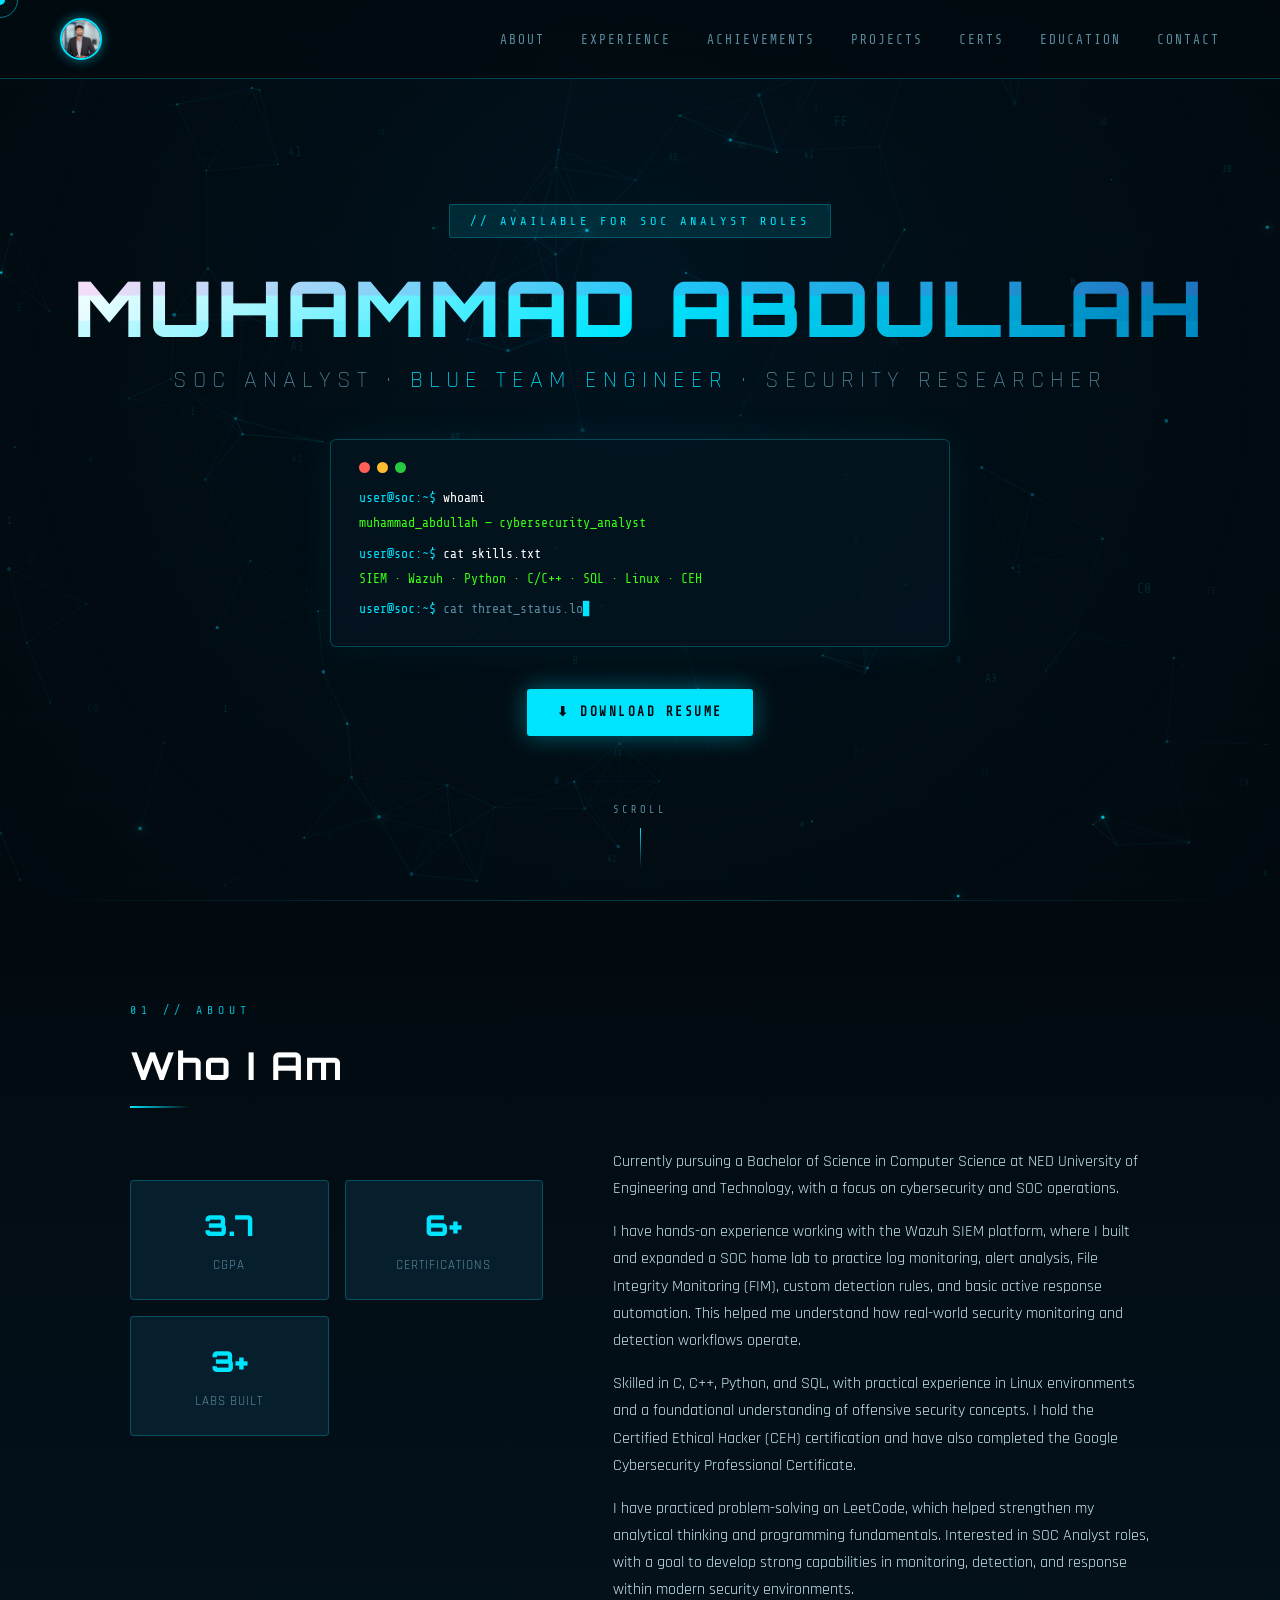
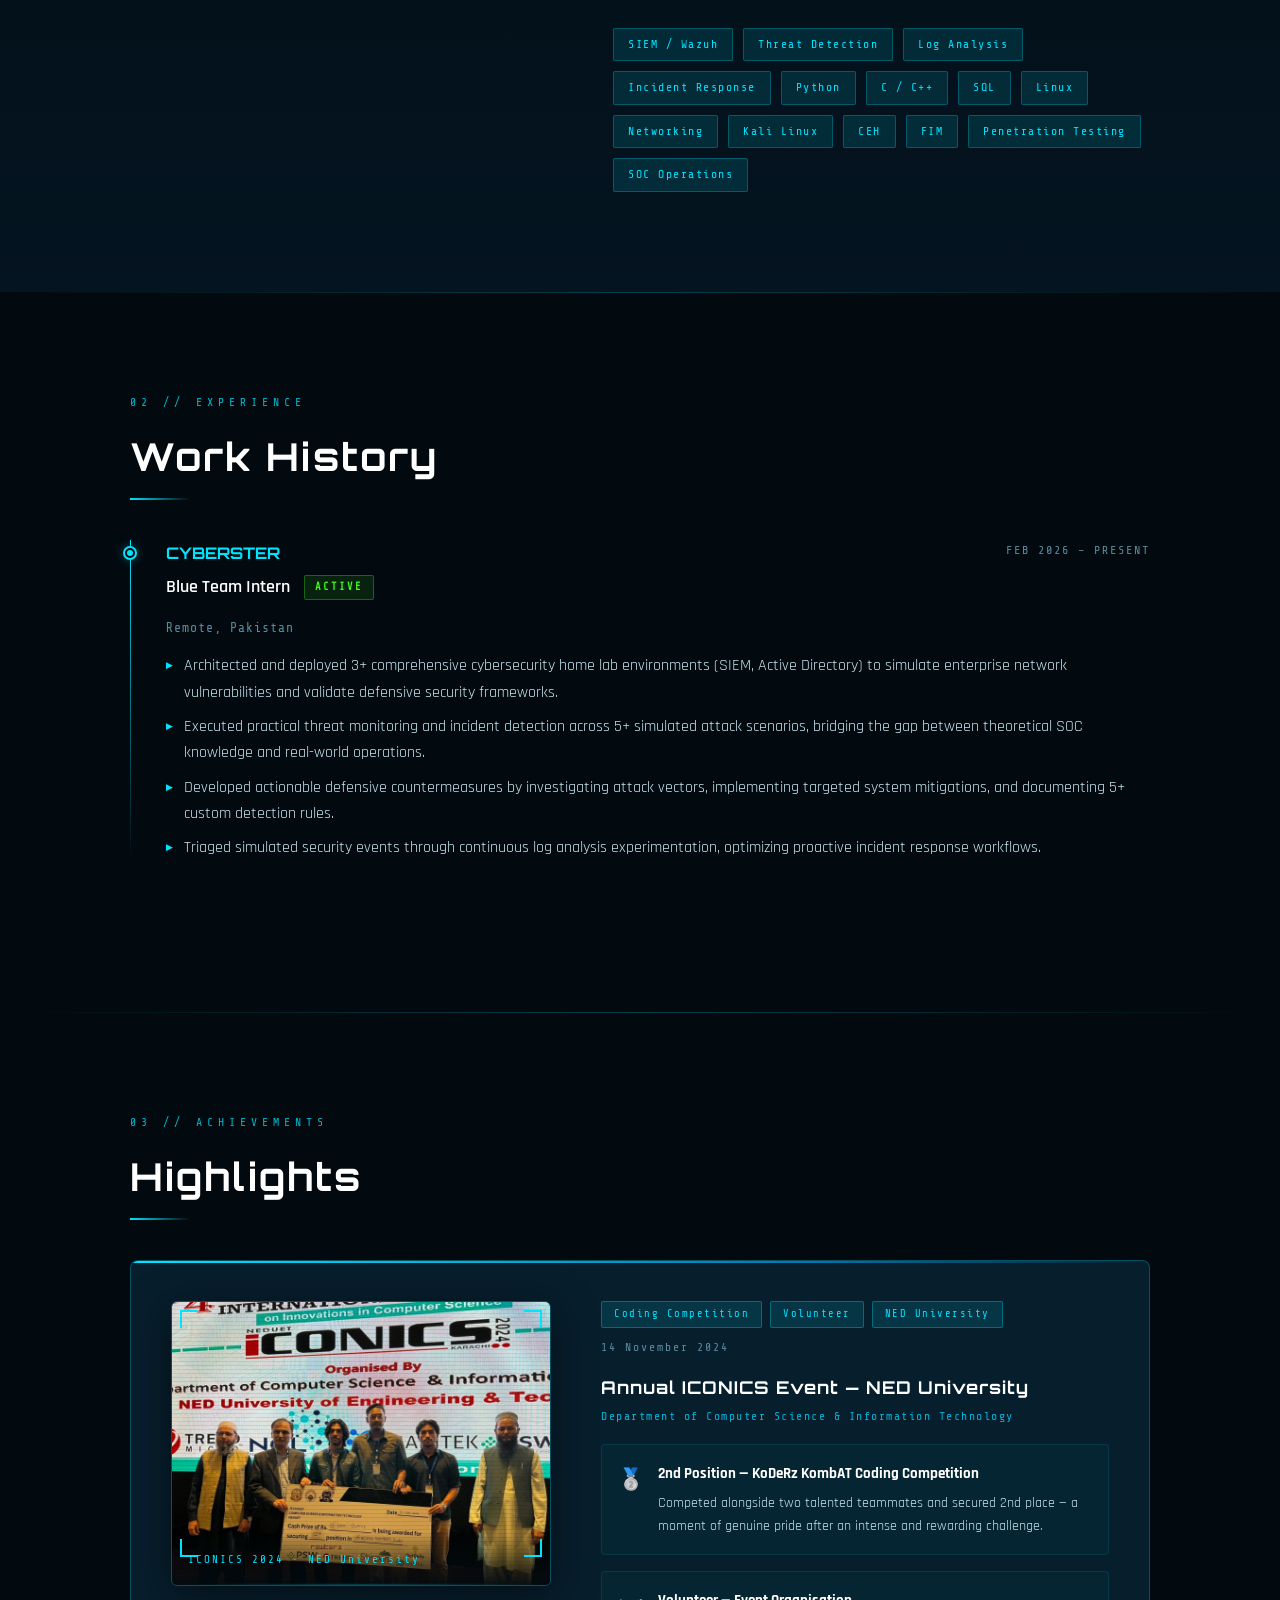
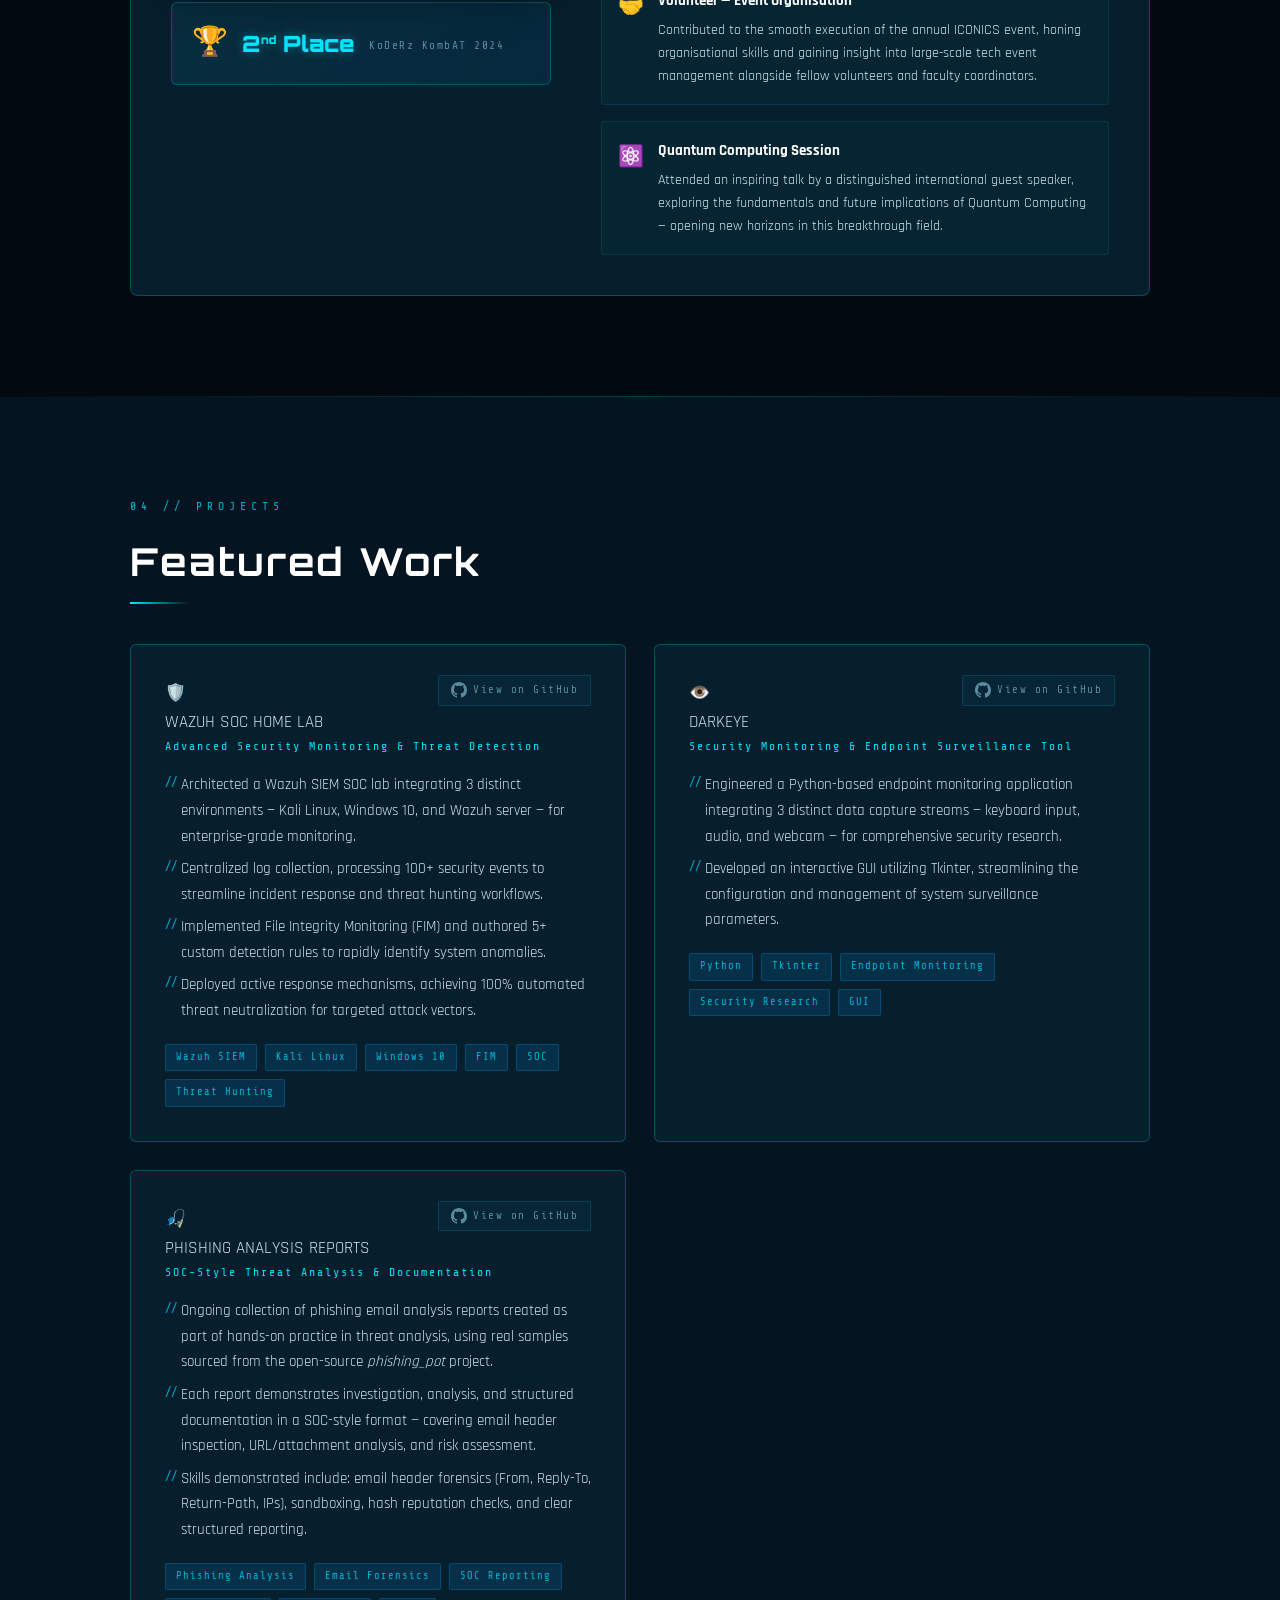
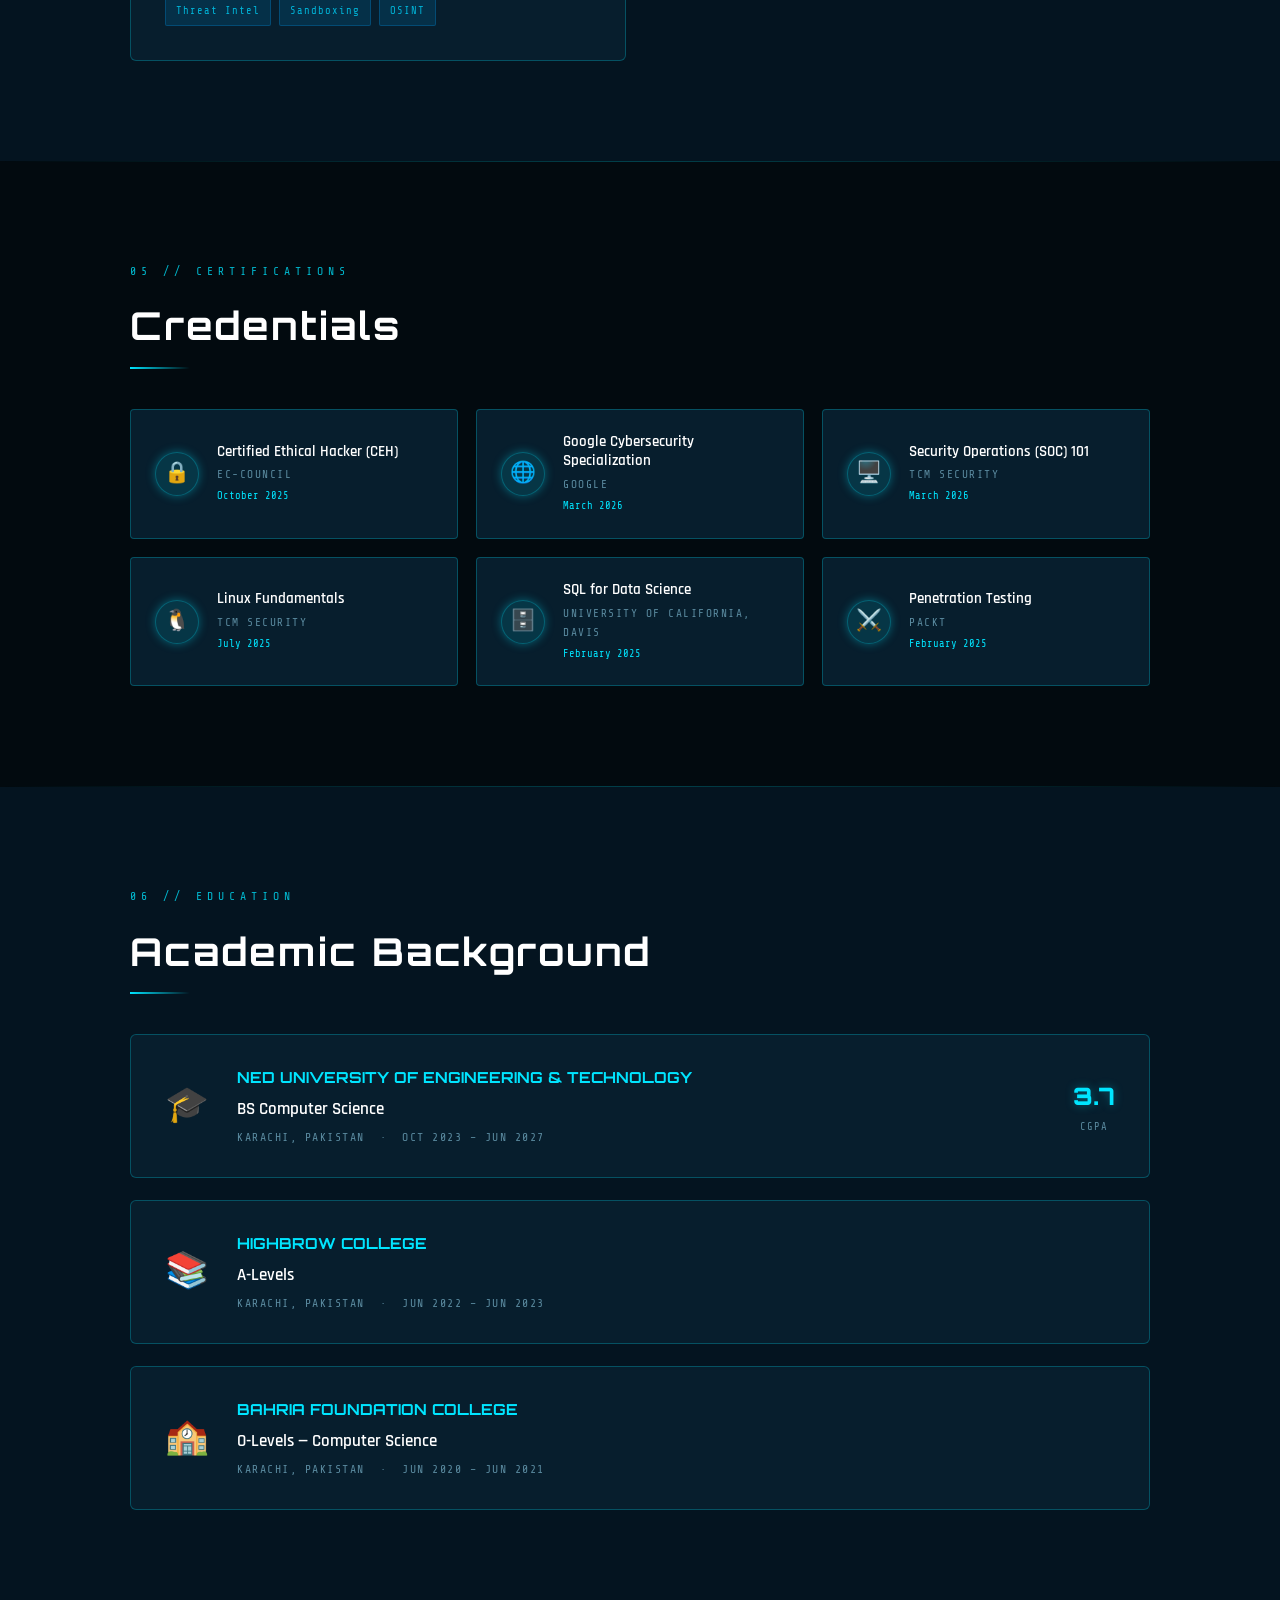
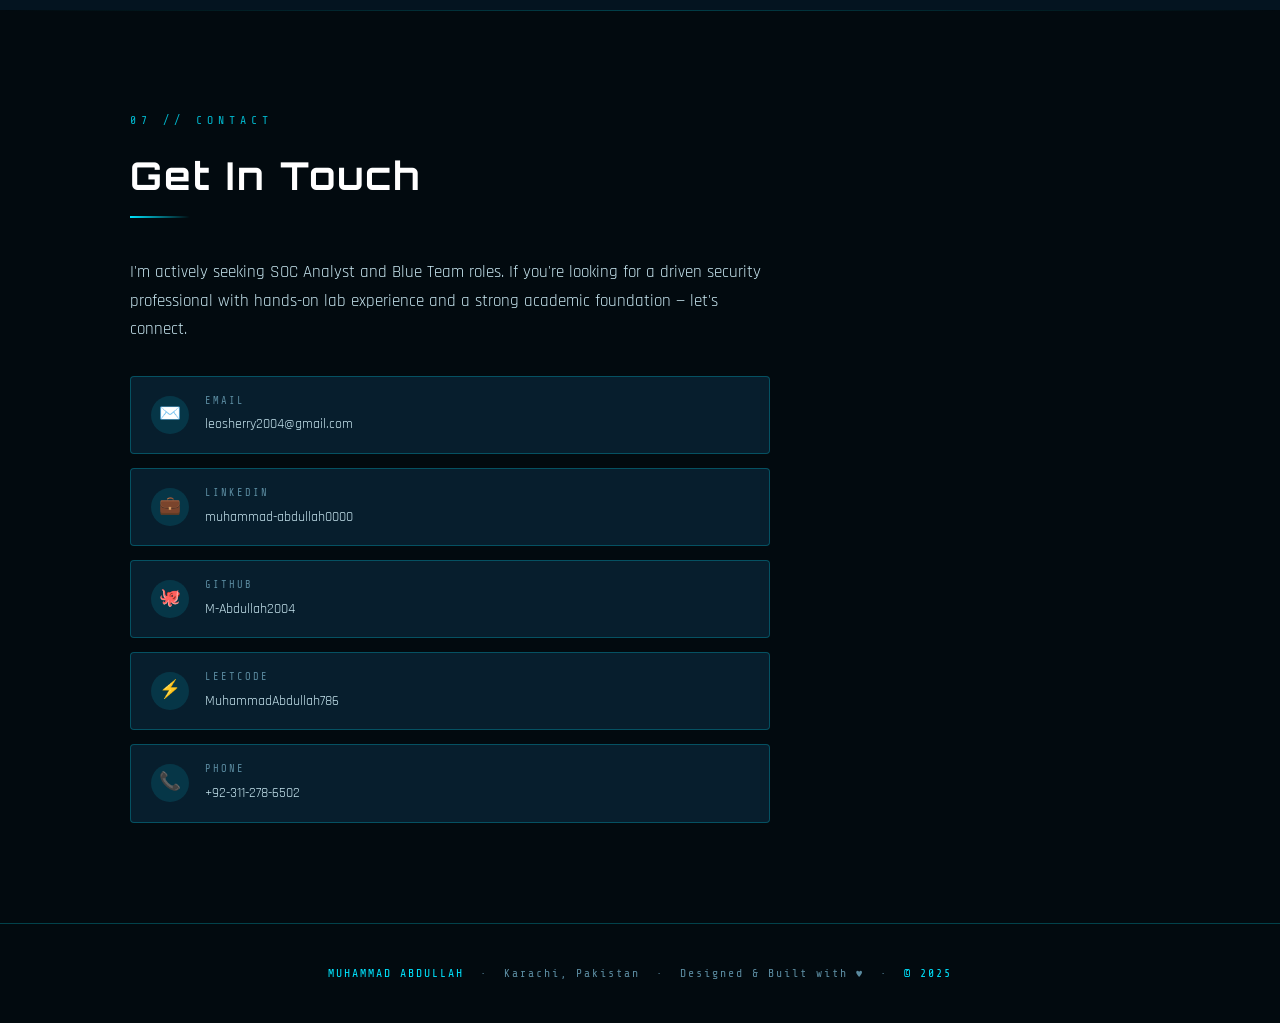
==== mabdullah/index.html @ 5cb4380c "Add files via upload" ====
<!DOCTYPE html>
<html lang="en">
<head>
<meta charset="UTF-8" />
<meta name="viewport" content="width=device-width, initial-scale=1.0"/>
<title>Muhammad Abdullah — SOC Analyst & Security Engineer</title>
<link href="https://fonts.googleapis.com/css2?family=Share+Tech+Mono&family=Rajdhani:wght@300;400;500;600;700&family=Orbitron:wght@400;700;900&display=swap" rel="stylesheet"/>
<style>
  :root {
    --bg: #020a0f;
    --bg2: #041420;
    --surface: #071e2d;
    --cyan: #00e5ff;
    --teal: #00b4d8;
    --green: #39ff14;
    --blue: #0077b6;
    --accent: #00e5ff;
    --dim: rgba(0,229,255,0.12);
    --border: rgba(0,229,255,0.25);
    --text: #c8e6f0;
    --text-dim: #5a8a9f;
    --glow: 0 0 20px rgba(0,229,255,0.4), 0 0 60px rgba(0,229,255,0.15);
    --glow-sm: 0 0 10px rgba(0,229,255,0.35);
  }

  *, *::before, *::after { box-sizing: border-box; margin: 0; padding: 0; }

  html { scroll-behavior: smooth; }

  body {
    background: var(--bg);
    color: var(--text);
    font-family: 'Rajdhani', sans-serif;
    font-size: 17px;
    line-height: 1.7;
    overflow-x: hidden;
    cursor: none;
  }

  /* ─── CUSTOM CURSOR ─── */
  .cursor {
    position: fixed; width: 10px; height: 10px;
    background: var(--cyan); border-radius: 50%;
    pointer-events: none; z-index: 9999;
    box-shadow: var(--glow);
    transform: translate(-50%,-50%);
    transition: transform 0.08s ease, opacity 0.2s;
  }
  .cursor-ring {
    position: fixed; width: 36px; height: 36px;
    border: 1.5px solid rgba(0,229,255,0.5);
    border-radius: 50%; pointer-events: none; z-index: 9998;
    transform: translate(-50%,-50%);
    transition: transform 0.22s ease, width 0.2s, height 0.2s, border-color 0.2s;
  }

  /* ─── LIVE CANVAS BACKGROUND ─── */
  #bgCanvas {
    position: fixed; top: 0; left: 0;
    width: 100%; height: 100%;
    z-index: 0; pointer-events: none;
  }

  /* ─── NAVBAR ─── */
  nav {
    position: fixed; top: 0; width: 100%; z-index: 100;
    padding: 18px 60px;
    display: flex; align-items: center; justify-content: space-between;
    background: rgba(2,10,15,0.8);
    backdrop-filter: blur(18px);
    border-bottom: 1px solid var(--border);
  }
  .nav-logo {
    text-decoration: none;
    display: flex; align-items: center;
  }
  .nav-avatar {
    width: 42px; height: 42px; border-radius: 50%;
    border: 2px solid var(--cyan);
    box-shadow: 0 0 12px rgba(0,229,255,0.5);
    object-fit: cover;
    display: block;
    transition: box-shadow 0.3s, transform 0.3s;
    background: var(--surface);
  }
  .nav-avatar:hover {
    box-shadow: 0 0 22px rgba(0,229,255,0.8);
    transform: scale(1.07);
  }
  /* Fallback initials avatar */
  .nav-avatar-fallback {
    width: 42px; height: 42px; border-radius: 50%;
    border: 2px solid var(--cyan);
    box-shadow: 0 0 12px rgba(0,229,255,0.5);
    background: linear-gradient(135deg, #041420, #071e2d);
    display: flex; align-items: center; justify-content: center;
    font-family: 'Orbitron', monospace;
    font-size: 0.8rem; font-weight: 700; color: var(--cyan);
    letter-spacing: 1px;
    transition: box-shadow 0.3s, transform 0.3s;
    flex-shrink: 0;
  }
  .nav-avatar-fallback:hover {
    box-shadow: 0 0 22px rgba(0,229,255,0.8);
    transform: scale(1.07);
  }
  .nav-links { display: flex; gap: 36px; list-style: none; }
  .nav-links a {
    font-family: 'Share Tech Mono', monospace;
    font-size: 0.8rem; color: var(--text-dim);
    text-decoration: none; letter-spacing: 2px;
    text-transform: uppercase;
    transition: color 0.3s, text-shadow 0.3s;
    position: relative;
  }
  .nav-links a::after {
    content: ''; position: absolute; bottom: -4px; left: 0;
    width: 0; height: 1px; background: var(--cyan);
    transition: width 0.3s ease;
  }
  .nav-links a:hover { color: var(--cyan); text-shadow: var(--glow-sm); }
  .nav-links a:hover::after { width: 100%; }

  /* ─── SECTIONS ─── */
  section { position: relative; z-index: 1; }

  /* ─── HERO ─── */
  #hero {
    min-height: 100vh;
    display: flex; flex-direction: column;
    align-items: center; justify-content: center;
    text-align: center;
    padding: 120px 40px 80px;
  }
  .hero-badge {
    font-family: 'Share Tech Mono', monospace;
    font-size: 0.75rem; letter-spacing: 4px;
    color: var(--cyan); text-transform: uppercase;
    border: 1px solid var(--border);
    padding: 6px 20px; border-radius: 2px;
    background: var(--dim);
    margin-bottom: 28px;
    animation: fadeUp 0.8s ease both;
  }
  .hero-name {
    font-family: 'Orbitron', monospace;
    font-size: clamp(2.6rem, 6vw, 5.2rem);
    font-weight: 900;
    line-height: 1.1;
    background: linear-gradient(135deg, #ffffff 0%, #00e5ff 50%, #0077b6 100%);
    -webkit-background-clip: text;
    -webkit-text-fill-color: transparent;
    background-clip: text;
    animation: fadeUp 0.9s 0.15s ease both;
    letter-spacing: 4px;
  }
  .hero-title {
    font-family: 'Rajdhani', sans-serif;
    font-size: clamp(1rem, 2.5vw, 1.5rem);
    font-weight: 300;
    color: var(--text-dim);
    letter-spacing: 6px;
    text-transform: uppercase;
    margin-top: 10px;
    animation: fadeUp 0.9s 0.3s ease both;
  }
  .hero-title span { color: var(--cyan); }

  .terminal-box {
    margin: 38px auto 0;
    max-width: 620px; width: 100%;
    background: rgba(4,20,32,0.85);
    border: 1px solid var(--border);
    border-radius: 6px;
    padding: 22px 28px;
    text-align: left;
    font-family: 'Share Tech Mono', monospace;
    font-size: 0.82rem;
    animation: fadeUp 0.9s 0.45s ease both;
    box-shadow: 0 0 40px rgba(0,229,255,0.07);
  }
  .terminal-bar {
    display: flex; gap: 7px; margin-bottom: 14px;
  }
  .terminal-bar span {
    width: 11px; height: 11px; border-radius: 50%;
  }
  .t-red { background: #ff5f57; }
  .t-yellow { background: #ffbd2e; }
  .t-green { background: #28c840; }
  .terminal-line { color: var(--text-dim); margin: 3px 0; }
  .terminal-line .prompt { color: var(--cyan); }
  .terminal-line .cmd { color: #fff; }
  .terminal-line .output { color: var(--green); }
  #typewriter::after {
    content: '▋'; animation: blink 1s step-end infinite;
    color: var(--cyan);
  }
  @keyframes blink { 0%,100%{opacity:1} 50%{opacity:0} }

  .hero-cta {
    display: flex; gap: 18px; margin-top: 42px;
    flex-wrap: wrap; justify-content: center;
    animation: fadeUp 0.9s 0.6s ease both;
  }
  .btn {
    font-family: 'Share Tech Mono', monospace;
    font-size: 0.8rem; letter-spacing: 2.5px;
    text-transform: uppercase; text-decoration: none;
    padding: 13px 30px; border-radius: 3px;
    transition: all 0.3s ease; cursor: none;
    display: inline-flex; align-items: center; gap: 8px;
  }
  .btn-primary {
    background: var(--cyan); color: #020a0f;
    font-weight: 700;
    box-shadow: 0 0 25px rgba(0,229,255,0.4);
  }
  .btn-primary:hover {
    background: #fff;
    box-shadow: 0 0 45px rgba(0,229,255,0.7);
    transform: translateY(-2px);
  }
  .btn-outline {
    border: 1px solid var(--border); color: var(--cyan);
    background: transparent;
  }
  .btn-outline:hover {
    background: var(--dim); border-color: var(--cyan);
    box-shadow: var(--glow-sm); transform: translateY(-2px);
  }

  /* ─── SCROLL INDICATOR ─── */
  .scroll-hint {
    position: absolute; bottom: 32px; left: 50%;
    transform: translateX(-50%);
    display: flex; flex-direction: column; align-items: center; gap: 8px;
    font-family: 'Share Tech Mono', monospace;
    font-size: 0.65rem; letter-spacing: 3px; color: var(--text-dim);
    animation: fadeIn 2s 1.2s ease both;
  }
  .scroll-line {
    width: 1px; height: 40px;
    background: linear-gradient(to bottom, var(--cyan), transparent);
    animation: scrollAnim 2s ease-in-out infinite;
  }
  @keyframes scrollAnim {
    0%,100% { transform: scaleY(1); opacity: 1; }
    50% { transform: scaleY(0.4); opacity: 0.4; }
  }

  /* ─── SECTION LAYOUT ─── */
  .section-inner {
    max-width: 1100px; margin: 0 auto;
    padding: 100px 40px;
  }
  .section-label {
    font-family: 'Share Tech Mono', monospace;
    font-size: 0.72rem; letter-spacing: 5px;
    color: var(--cyan); text-transform: uppercase;
    margin-bottom: 12px; opacity: 0.8;
  }
  .section-title {
    font-family: 'Orbitron', monospace;
    font-size: clamp(1.6rem, 3.5vw, 2.4rem);
    font-weight: 700; color: #fff;
    letter-spacing: 2px;
    margin-bottom: 50px;
    position: relative; display: inline-block;
  }
  .section-title::after {
    content: ''; position: absolute;
    bottom: -10px; left: 0;
    width: 60px; height: 2px;
    background: linear-gradient(to right, var(--cyan), transparent);
  }

  /* ─── ABOUT ─── */
  #about { background: linear-gradient(to bottom, var(--bg), var(--bg2)); }
  .about-grid {
    display: grid; grid-template-columns: 1fr 1.3fr; gap: 70px;
    align-items: start;
  }
  .about-stats {
    display: grid; grid-template-columns: 1fr 1fr; gap: 16px;
    margin-top: 32px;
  }
  .stat-card {
    background: var(--surface);
    border: 1px solid var(--border);
    border-radius: 4px; padding: 20px;
    text-align: center;
    transition: border-color 0.3s, box-shadow 0.3s;
  }
  .stat-card:hover {
    border-color: var(--cyan);
    box-shadow: var(--glow-sm);
  }
  .stat-num {
    font-family: 'Orbitron', monospace;
    font-size: 1.8rem; font-weight: 900;
    color: var(--cyan); display: block;
  }
  .stat-label {
    font-size: 0.8rem; color: var(--text-dim);
    letter-spacing: 1px; text-transform: uppercase;
    margin-top: 4px;
  }
  .about-text p { color: var(--text); margin-bottom: 16px; font-size: 1rem; }
  .skill-tags {
    display: flex; flex-wrap: wrap; gap: 10px;
    margin-top: 24px;
  }
  .tag {
    font-family: 'Share Tech Mono', monospace;
    font-size: 0.72rem; letter-spacing: 1.5px;
    padding: 6px 14px; border-radius: 2px;
    border: 1px solid var(--border);
    color: var(--cyan); background: var(--dim);
    transition: all 0.25s;
  }
  .tag:hover {
    background: rgba(0,229,255,0.2);
    box-shadow: var(--glow-sm);
    transform: translateY(-1px);
  }

  /* ─── EXPERIENCE ─── */
  #experience { background: var(--bg); }
  .timeline {
    position: relative; padding-left: 36px;
  }
  .timeline::before {
    content: ''; position: absolute; left: 0; top: 0;
    width: 1px; height: 100%;
    background: linear-gradient(to bottom, var(--cyan), transparent);
  }
  .timeline-item {
    position: relative; margin-bottom: 50px;
    opacity: 0; transform: translateX(-20px);
    transition: opacity 0.6s ease, transform 0.6s ease;
  }
  .timeline-item.visible { opacity: 1; transform: translateX(0); }
  .timeline-dot {
    position: absolute; left: -43px; top: 6px;
    width: 14px; height: 14px; border-radius: 50%;
    background: var(--bg); border: 2px solid var(--cyan);
    box-shadow: var(--glow-sm);
  }
  .timeline-dot::after {
    content: ''; position: absolute;
    top: 50%; left: 50%; transform: translate(-50%,-50%);
    width: 6px; height: 6px; border-radius: 50%;
    background: var(--cyan);
  }
  .exp-header {
    display: flex; justify-content: space-between;
    align-items: flex-start; flex-wrap: wrap; gap: 8px;
    margin-bottom: 6px;
  }
  .exp-company {
    font-family: 'Orbitron', monospace;
    font-size: 1rem; font-weight: 700; color: var(--cyan);
  }
  .exp-period {
    font-family: 'Share Tech Mono', monospace;
    font-size: 0.75rem; color: var(--text-dim);
    letter-spacing: 2px;
  }
  .exp-role {
    font-size: 1.1rem; font-weight: 600; color: #fff;
    margin-bottom: 14px;
  }
  .exp-badge {
    display: inline-block;
    font-family: 'Share Tech Mono', monospace;
    font-size: 0.65rem; letter-spacing: 2px;
    padding: 3px 10px; background: rgba(57,255,20,0.1);
    border: 1px solid rgba(57,255,20,0.3);
    color: var(--green); border-radius: 2px; margin-left: 10px;
    vertical-align: middle;
  }
  .exp-bullets { list-style: none; }
  .exp-bullets li {
    position: relative; padding-left: 18px;
    color: var(--text); font-size: 0.97rem;
    margin-bottom: 8px;
  }
  .exp-bullets li::before {
    content: '▶'; position: absolute; left: 0;
    color: var(--cyan); font-size: 0.55rem; top: 6px;
  }

  /* ─── PROJECTS ─── */
  #projects { background: var(--bg2); }
  .projects-grid {
    display: grid; grid-template-columns: repeat(auto-fit, minmax(380px, 1fr));
    gap: 28px;
  }
  .project-card {
    background: var(--surface);
    border: 1px solid var(--border);
    border-radius: 6px; padding: 34px;
    position: relative; overflow: hidden;
    transition: border-color 0.3s, transform 0.3s, box-shadow 0.3s;
    opacity: 0; transform: translateY(24px);
  }
  .project-card.visible { opacity: 1; transform: translateY(0); transition: opacity 0.6s ease, transform 0.6s ease, border-color 0.3s, box-shadow 0.3s; }
  .project-card:hover {
    border-color: var(--cyan);
    transform: translateY(-5px);
    box-shadow: 0 12px 50px rgba(0,229,255,0.12);
  }
  .project-card::before {
    content: ''; position: absolute;
    top: 0; left: 0; right: 0; height: 2px;
    background: linear-gradient(to right, var(--cyan), var(--blue), transparent);
    opacity: 0; transition: opacity 0.3s;
  }
  .project-card:hover::before { opacity: 1; }
  .project-gh-link {
    display: inline-flex; align-items: center; gap: 6px;
    font-family: 'Share Tech Mono', monospace;
    font-size: 0.68rem; letter-spacing: 1.5px;
    color: var(--text-dim); margin-bottom: 16px;
    padding: 5px 12px; border-radius: 2px;
    border: 1px solid rgba(0,229,255,0.15);
    background: rgba(0,229,255,0.04);
    transition: color 0.3s, border-color 0.3s, background 0.3s;
    float: right; margin-top: -4px;
  }
  .project-card:hover .project-gh-link {
    color: var(--cyan); border-color: var(--cyan);
    background: rgba(0,229,255,0.1);
  }
  .project-gh-link svg { flex-shrink: 0; }
    font-size: 2rem; margin-bottom: 18px;
    display: block;
    filter: drop-shadow(0 0 8px var(--cyan));
  }
  .project-name {
    font-family: 'Orbitron', monospace;
    font-size: 1rem; font-weight: 700;
    color: #fff; margin-bottom: 4px;
    letter-spacing: 1px;
  }
  .project-subtitle {
    font-family: 'Share Tech Mono', monospace;
    font-size: 0.72rem; color: var(--cyan);
    letter-spacing: 2px; margin-bottom: 16px;
  }
  .project-desc { color: var(--text); font-size: 0.94rem; }
  .project-desc li {
    position: relative; padding-left: 16px;
    margin-bottom: 7px; list-style: none;
  }
  .project-desc li::before {
    content: '//'; position: absolute; left: 0;
    color: var(--teal); font-size: 0.75rem;
    font-family: 'Share Tech Mono', monospace;
  }
  .project-tags {
    display: flex; flex-wrap: wrap; gap: 8px; margin-top: 20px;
  }
  .ptag {
    font-family: 'Share Tech Mono', monospace;
    font-size: 0.65rem; letter-spacing: 1px;
    padding: 4px 10px; border-radius: 2px;
    background: rgba(0,119,182,0.2);
    border: 1px solid rgba(0,119,182,0.4);
    color: var(--teal);
  }

  /* ─── CERTIFICATIONS ─── */
  #certifications { background: var(--bg); }
  .certs-grid {
    display: grid;
    grid-template-columns: repeat(auto-fit, minmax(300px, 1fr));
    gap: 18px;
  }
  .cert-card {
    background: var(--surface);
    border: 1px solid var(--border);
    border-radius: 4px; padding: 22px 24px;
    display: flex; align-items: center; gap: 18px;
    transition: all 0.3s;
    opacity: 0; transform: scale(0.96);
  }
  .cert-card.visible { opacity: 1; transform: scale(1); transition: opacity 0.5s ease, transform 0.5s ease, border-color 0.3s, box-shadow 0.3s; }
  .cert-card:hover {
    border-color: var(--cyan);
    box-shadow: var(--glow-sm);
    transform: translateX(4px);
  }
  .cert-icon {
    width: 44px; height: 44px; border-radius: 50%;
    background: var(--dim); border: 1px solid var(--border);
    display: flex; align-items: center; justify-content: center;
    font-size: 1.3rem; flex-shrink: 0;
    box-shadow: var(--glow-sm);
  }
  .cert-name {
    font-size: 0.95rem; font-weight: 600; color: #fff;
    line-height: 1.3;
  }
  .cert-issuer {
    font-family: 'Share Tech Mono', monospace;
    font-size: 0.7rem; color: var(--text-dim); margin-top: 4px;
    letter-spacing: 1.5px;
  }
  .cert-date {
    font-family: 'Share Tech Mono', monospace;
    font-size: 0.65rem; color: var(--cyan);
    margin-top: 4px;
  }

  /* ─── EDUCATION ─── */
  #education { background: var(--bg2); }
  .edu-grid { display: grid; gap: 22px; }
  .edu-card {
    background: var(--surface);
    border: 1px solid var(--border);
    border-radius: 6px; padding: 30px 34px;
    display: flex; align-items: center;
    gap: 28px; flex-wrap: wrap;
    transition: all 0.3s;
    opacity: 0; transform: translateY(16px);
  }
  .edu-card.visible { opacity: 1; transform: translateY(0); transition: opacity 0.6s ease, transform 0.6s ease, border-color 0.3s; }
  .edu-card:hover { border-color: var(--cyan); box-shadow: var(--glow-sm); }
  .edu-icon { font-size: 2.2rem; }
  .edu-info { flex: 1; }
  .edu-school {
    font-family: 'Orbitron', monospace;
    font-size: 0.95rem; font-weight: 700; color: var(--cyan);
  }
  .edu-degree { font-size: 1.05rem; font-weight: 600; color: #fff; margin: 4px 0; }
  .edu-meta {
    font-family: 'Share Tech Mono', monospace;
    font-size: 0.72rem; color: var(--text-dim); letter-spacing: 1.5px;
  }
  .edu-gpa {
    font-family: 'Orbitron', monospace;
    font-size: 1.5rem; font-weight: 900; color: var(--cyan);
    text-shadow: var(--glow-sm);
  }
  .edu-gpa small { font-size: 0.7rem; color: var(--text-dim); display: block; text-align: center; }

  /* ─── CONTACT ─── */
  #contact { background: var(--bg); }
  .contact-grid {
    display: grid; grid-template-columns: 1fr;
    max-width: 640px;
    gap: 60px; align-items: start;
  }
  .contact-intro { font-size: 1.05rem; color: var(--text); margin-bottom: 32px; }
  .contact-links { display: grid; gap: 14px; }
  .contact-link {
    display: flex; align-items: center; gap: 16px;
    padding: 16px 20px;
    background: var(--surface);
    border: 1px solid var(--border); border-radius: 4px;
    text-decoration: none; color: var(--text);
    transition: all 0.3s;
  }
  .contact-link:hover {
    border-color: var(--cyan); color: var(--cyan);
    box-shadow: var(--glow-sm); transform: translateX(4px);
  }
  .contact-link-icon {
    width: 38px; height: 38px;
    background: var(--dim); border-radius: 50%;
    display: flex; align-items: center; justify-content: center;
    font-size: 1.1rem; flex-shrink: 0;
  }
  .contact-link-text { font-size: 0.9rem; }
  .contact-link-label {
    font-family: 'Share Tech Mono', monospace;
    font-size: 0.65rem; color: var(--text-dim); letter-spacing: 2px;
    text-transform: uppercase; margin-bottom: 2px;
  }

  .contact-form { display: grid; gap: 16px; }
  .form-group input, .form-group textarea {
    width: 100%; background: var(--surface);
    border: 1px solid var(--border); border-radius: 4px;
    padding: 14px 18px;
    color: var(--text); font-family: 'Rajdhani', sans-serif;
    font-size: 0.97rem; outline: none;
    transition: border-color 0.3s, box-shadow 0.3s;
  }
  .form-group input::placeholder, .form-group textarea::placeholder {
    color: var(--text-dim);
  }
  .form-group input:focus, .form-group textarea:focus {
    border-color: var(--cyan); box-shadow: var(--glow-sm);
  }
  .form-group textarea { height: 130px; resize: vertical; }
  .form-group label {
    display: block; margin-bottom: 6px;
    font-family: 'Share Tech Mono', monospace;
    font-size: 0.7rem; letter-spacing: 2px;
    color: var(--text-dim); text-transform: uppercase;
  }

  /* ─── ACHIEVEMENTS ─── */
  #achievements { background: var(--bg); }
  .achievement-card {
    display: grid; grid-template-columns: 380px 1fr;
    gap: 50px; align-items: start;
    background: var(--surface);
    border: 1px solid var(--border);
    border-radius: 8px; padding: 40px;
    position: relative; overflow: hidden;
    transition: border-color 0.3s, box-shadow 0.3s;
  }
  .achievement-card::before {
    content: ''; position: absolute;
    top: 0; left: 0; right: 0; height: 2px;
    background: linear-gradient(to right, var(--cyan), var(--teal), var(--blue), transparent);
  }
  .achievement-card:hover { border-color: var(--cyan); box-shadow: 0 12px 60px rgba(0,229,255,0.1); }
  .achievement-image-col { display: flex; flex-direction: column; gap: 16px; }
  .achievement-img { width: 100%; display: block; transition: transform 0.5s ease; }
  .nav-avatar { animation: fadeIn 0.6s ease both; }

  /* ── Achievement image dynamic effects ── */
  .achievement-img-wrap {
    position: relative; border-radius: 6px; overflow: hidden;
    border: 1px solid var(--border);
    box-shadow: 0 8px 40px rgba(0,0,0,0.5);
  }
  /* Animated border glow pulse */
  .achievement-img-wrap::before {
    content: '';
    position: absolute; inset: 0; z-index: 3;
    border-radius: 6px;
    box-shadow: inset 0 0 0 1.5px rgba(0,229,255,0);
    animation: imgBorderPulse 3s ease-in-out infinite;
    pointer-events: none;
  }
  @keyframes imgBorderPulse {
    0%,100% { box-shadow: inset 0 0 0 1.5px rgba(0,229,255,0.15), 0 0 20px rgba(0,229,255,0.05); }
    50%      { box-shadow: inset 0 0 0 1.5px rgba(0,229,255,0.7),  0 0 40px rgba(0,229,255,0.25); }
  }
  /* Scan line sweep */
  .achievement-img-wrap::after {
    content: '';
    position: absolute; left: 0; right: 0;
    height: 3px; z-index: 4;
    background: linear-gradient(to right, transparent, rgba(0,229,255,0.7), transparent);
    filter: blur(1px);
    animation: scanSweep 4s linear infinite;
    pointer-events: none;
  }
  @keyframes scanSweep {
    0%   { top: -4px; opacity: 0; }
    5%   { opacity: 1; }
    95%  { opacity: 1; }
    100% { top: 100%; opacity: 0; }
  }
  /* Corner bracket overlays via a wrapper */
  .img-corner { position: absolute; width: 18px; height: 18px; z-index: 5; pointer-events: none; }
  .img-corner--tl { top: 8px;  left: 8px;  border-top: 2px solid var(--cyan); border-left: 2px solid var(--cyan); }
  .img-corner--tr { top: 8px;  right: 8px; border-top: 2px solid var(--cyan); border-right: 2px solid var(--cyan); }
  .img-corner--bl { bottom: 28px; left: 8px;  border-bottom: 2px solid var(--cyan); border-left: 2px solid var(--cyan); }
  .img-corner--br { bottom: 28px; right: 8px; border-bottom: 2px solid var(--cyan); border-right: 2px solid var(--cyan); }
  /* CRT scanline texture */
  .img-scanlines {
    position: absolute; inset: 0; z-index: 2; pointer-events: none;
    background: repeating-linear-gradient(
      to bottom,
      transparent,
      transparent 3px,
      rgba(0,0,0,0.08) 3px,
      rgba(0,0,0,0.08) 4px
    );
    border-radius: 6px;
  }
  .achievement-img-overlay {
    position: absolute; bottom: 0; left: 0; right: 0;
    padding: 12px 16px;
    background: linear-gradient(to top, rgba(2,10,15,0.95), transparent);
  }
  .achievement-img-label {
    font-family: 'Share Tech Mono', monospace;
    font-size: 0.68rem; color: var(--cyan); letter-spacing: 2px;
  }
  .achievement-prize-badge {
    background: linear-gradient(135deg, rgba(0,229,255,0.08), rgba(0,119,182,0.12));
    border: 1px solid var(--border);
    border-radius: 6px; padding: 16px 20px;
    display: flex; align-items: center; gap: 14px;
    transition: border-color 0.3s, box-shadow 0.3s;
  }
  .achievement-prize-badge:hover { border-color: var(--cyan); box-shadow: var(--glow-sm); }
  .prize-icon { font-size: 1.8rem; flex-shrink: 0; }
  .prize-text {
    font-family: 'Orbitron', monospace;
    font-size: 1.4rem; font-weight: 900; color: var(--cyan);
    text-shadow: var(--glow-sm); line-height: 1;
  }
  .prize-text sup { font-size: 0.7rem; }
  .prize-sub {
    font-family: 'Share Tech Mono', monospace;
    font-size: 0.7rem; color: var(--text-dim);
    letter-spacing: 1.5px; margin-top: 4px; display: block;
  }
  .achievement-content { display: flex; flex-direction: column; gap: 18px; }
  .achievement-event-header {
    display: flex; justify-content: space-between;
    align-items: flex-start; flex-wrap: wrap; gap: 10px;
  }
  .achievement-tag-row { display: flex; flex-wrap: wrap; gap: 8px; }
  .ach-tag {
    font-family: 'Share Tech Mono', monospace;
    font-size: 0.65rem; letter-spacing: 1.5px;
    padding: 4px 12px; border-radius: 2px;
    border: 1px solid rgba(0,229,255,0.3);
    color: var(--cyan); background: var(--dim);
  }
  .achievement-date {
    font-family: 'Share Tech Mono', monospace;
    font-size: 0.72rem; color: var(--text-dim); letter-spacing: 2px;
  }
  .achievement-title {
    font-family: 'Orbitron', monospace;
    font-size: 1.1rem; font-weight: 700; color: #fff;
    letter-spacing: 1px; line-height: 1.3;
  }
  .achievement-subtitle {
    font-family: 'Share Tech Mono', monospace;
    font-size: 0.72rem; color: var(--teal); letter-spacing: 1.5px;
    margin-top: -10px;
  }
  .achievement-highlights { display: flex; flex-direction: column; gap: 16px; }
  .ach-highlight {
    display: flex; gap: 14px; align-items: flex-start;
    padding: 16px; border-radius: 4px;
    background: rgba(0,229,255,0.03);
    border: 1px solid rgba(0,229,255,0.1);
    transition: border-color 0.3s, background 0.3s;
  }
  .ach-highlight:hover { border-color: rgba(0,229,255,0.3); background: rgba(0,229,255,0.06); }
  .ach-highlight-icon { font-size: 1.3rem; flex-shrink: 0; margin-top: 2px; }
  .ach-highlight strong { color: #fff; font-size: 0.95rem; display: block; margin-bottom: 5px; }
  .ach-highlight p { color: var(--text); font-size: 0.9rem; line-height: 1.6; margin: 0; }
  .cyan-text { color: var(--cyan); font-weight: 700; }
  .achievement-footer-tags { display: flex; flex-wrap: wrap; gap: 8px; padding-top: 4px; }
  .ach-pill {
    font-family: 'Share Tech Mono', monospace;
    font-size: 0.65rem; letter-spacing: 1px;
    padding: 4px 10px; border-radius: 20px;
    background: rgba(0,119,182,0.15);
    border: 1px solid rgba(0,119,182,0.3);
    color: var(--text-dim);
    transition: color 0.3s, border-color 0.3s;
  }
  .ach-pill:hover { color: var(--cyan); border-color: var(--cyan); }
  @media (max-width: 900px) { .achievement-card { grid-template-columns: 1fr; } }

  /* ─── FOOTER ─── */
  footer {
    text-align: center; padding: 40px;
    border-top: 1px solid var(--border);
    font-family: 'Share Tech Mono', monospace;
    font-size: 0.72rem; color: var(--text-dim);
    letter-spacing: 2px;
    background: var(--bg);
    position: relative; z-index: 1;
  }
  footer span { color: var(--cyan); }

  /* ─── DIVIDER ─── */
  .section-divider {
    width: 100%; height: 1px;
    background: linear-gradient(to right, transparent, var(--border), transparent);
    position: relative; z-index: 1;
  }

  /* ─── ANIMATIONS ─── */
  @keyframes fadeUp {
    from { opacity: 0; transform: translateY(28px); }
    to { opacity: 1; transform: translateY(0); }
  }
  @keyframes fadeIn {
    from { opacity: 0; } to { opacity: 1; }
  }

  /* ─── GLITCH EFFECT ─── */
  .glitch {
    position: relative;
  }
  .glitch::before, .glitch::after {
    content: attr(data-text);
    position: absolute; top: 0; left: 0;
    width: 100%; height: 100%;
    background: transparent;
    -webkit-background-clip: text;
    background-clip: text;
  }
  .glitch::before {
    color: #ff00c8;
    -webkit-text-fill-color: #ff00c820;
    animation: glitch1 4s infinite;
    clip-path: polygon(0 0, 100% 0, 100% 35%, 0 35%);
  }
  .glitch::after {
    color: #00e5ff;
    -webkit-text-fill-color: #00e5ff20;
    animation: glitch2 4s infinite;
    clip-path: polygon(0 65%, 100% 65%, 100% 100%, 0 100%);
  }
  @keyframes glitch1 {
    0%,90%,100% { transform: translate(0); }
    92% { transform: translate(-2px, 1px); }
    94% { transform: translate(2px, -1px); }
    96% { transform: translate(-1px, 2px); }
  }
  @keyframes glitch2 {
    0%,90%,100% { transform: translate(0); }
    92% { transform: translate(2px, -1px); }
    94% { transform: translate(-2px, 1px); }
    96% { transform: translate(1px, -2px); }
  }

  /* ─── MOBILE ─── */
  @media (max-width: 768px) {
    nav { padding: 14px 22px; }
    .nav-links { gap: 20px; }
    .nav-links a { font-size: 0.7rem; letter-spacing: 1px; }
    .about-grid, .contact-grid { grid-template-columns: 1fr; gap: 36px; }
    .projects-grid { grid-template-columns: 1fr; }
    .section-inner { padding: 70px 22px; }
  }
</style>
</head>
<body>

<!-- Cursor -->
<div class="cursor" id="cursor"></div>
<div class="cursor-ring" id="cursorRing"></div>

<!-- Live Background Canvas -->
<canvas id="bgCanvas"></canvas>

<!-- ─── NAVBAR ─── -->
<nav>
  <a href="#hero" class="nav-logo" id="navLogoLink">
    <img src="[data-uri]" alt="Muhammad Abdullah" class="nav-avatar" id="navAvatar"/>
  </a>
  <ul class="nav-links">
    <li><a href="#about">About</a></li>
    <li><a href="#experience">Experience</a></li>
    <li><a href="#achievements">Achievements</a></li>
    <li><a href="#projects">Projects</a></li>
    <li><a href="#certifications">Certs</a></li>
    <li><a href="#education">Education</a></li>
    <li><a href="#contact">Contact</a></li>
  </ul>
</nav>

<!-- ─── HERO ─── -->
<section id="hero">
  <div class="hero-badge">// Available for SOC Analyst Roles</div>
  <h1 class="hero-name glitch" data-text="MUHAMMAD ABDULLAH">MUHAMMAD ABDULLAH</h1>
  <p class="hero-title">SOC Analyst · <span>Blue Team Engineer</span> · Security Researcher</p>

  <div class="terminal-box">
    <div class="terminal-bar">
      <span class="t-red"></span>
      <span class="t-yellow"></span>
      <span class="t-green"></span>
    </div>
    <div class="terminal-line"><span class="prompt">user@soc:~$ </span><span class="cmd">whoami</span></div>
    <div class="terminal-line"><span class="output">muhammad_abdullah — cybersecurity_analyst</span></div>
    <div class="terminal-line" style="margin-top:8px"><span class="prompt">user@soc:~$ </span><span class="cmd">cat skills.txt</span></div>
    <div class="terminal-line"><span class="output">SIEM · Wazuh · Python · C/C++ · SQL · Linux · CEH</span></div>
    <div class="terminal-line" style="margin-top:8px"><span class="prompt">user@soc:~$ </span><span id="typewriter"></span></div>
  </div>

  <div class="hero-cta">
    <a href="[data-uri]" download="Muhammad_Abdullah_Resume.pdf" class="btn btn-primary" id="resumeBtn">⬇ Download Resume</a>
  </div>

  <div class="scroll-hint">
    <span>SCROLL</span>
    <div class="scroll-line"></div>
  </div>
</section>

<div class="section-divider"></div>

<!-- ─── ABOUT ─── -->
<section id="about">
  <div class="section-inner">
    <p class="section-label">01 // About</p>
    <h2 class="section-title">Who I Am</h2>
    <div class="about-grid">
      <div>
        <div class="about-stats">
          <div class="stat-card">
            <span class="stat-num">3.7</span>
            <span class="stat-label">CGPA</span>
          </div>
          <div class="stat-card">
            <span class="stat-num">6+</span>
            <span class="stat-label">Certifications</span>
          </div>
          <div class="stat-card">
            <span class="stat-num">3+</span>
            <span class="stat-label">Labs Built</span>
          </div>
        </div>
      </div>
      <div class="about-text">
        <p>Currently pursuing a Bachelor of Science in Computer Science at NED University of Engineering and Technology, with a focus on cybersecurity and SOC operations.</p>
        <p>I have hands-on experience working with the Wazuh SIEM platform, where I built and expanded a SOC home lab to practice log monitoring, alert analysis, File Integrity Monitoring (FIM), custom detection rules, and basic active response automation. This helped me understand how real-world security monitoring and detection workflows operate.</p>
        <p>Skilled in C, C++, Python, and SQL, with practical experience in Linux environments and a foundational understanding of offensive security concepts. I hold the Certified Ethical Hacker (CEH) certification and have also completed the Google Cybersecurity Professional Certificate.</p>
        <p>I have practiced problem-solving on LeetCode, which helped strengthen my analytical thinking and programming fundamentals. Interested in SOC Analyst roles, with a goal to develop strong capabilities in monitoring, detection, and response within modern security environments.</p>
        <div class="skill-tags">
          <span class="tag">SIEM / Wazuh</span>
          <span class="tag">Threat Detection</span>
          <span class="tag">Log Analysis</span>
          <span class="tag">Incident Response</span>
          <span class="tag">Python</span>
          <span class="tag">C / C++</span>
          <span class="tag">SQL</span>
          <span class="tag">Linux</span>
          <span class="tag">Networking</span>
          <span class="tag">Kali Linux</span>
          <span class="tag">CEH</span>
          <span class="tag">FIM</span>
          <span class="tag">Penetration Testing</span>
          <span class="tag">SOC Operations</span>
        </div>
      </div>
    </div>
  </div>
</section>

<div class="section-divider"></div>

<!-- ─── EXPERIENCE ─── -->
<section id="experience">
  <div class="section-inner">
    <p class="section-label">02 // Experience</p>
    <h2 class="section-title">Work History</h2>
    <div class="timeline">
      <div class="timeline-item">
        <div class="timeline-dot"></div>
        <div class="exp-header">
          <span class="exp-company">CYBERSTER</span>
          <span class="exp-period">FEB 2026 – PRESENT</span>
        </div>
        <div class="exp-role">Blue Team Intern <span class="exp-badge">ACTIVE</span></div>
        <p style="font-size:0.82rem;color:var(--text-dim);margin-bottom:14px;font-family:'Share Tech Mono',monospace;letter-spacing:1px;">Remote, Pakistan</p>
        <ul class="exp-bullets">
          <li>Architected and deployed 3+ comprehensive cybersecurity home lab environments (SIEM, Active Directory) to simulate enterprise network vulnerabilities and validate defensive security frameworks.</li>
          <li>Executed practical threat monitoring and incident detection across 5+ simulated attack scenarios, bridging the gap between theoretical SOC knowledge and real-world operations.</li>
          <li>Developed actionable defensive countermeasures by investigating attack vectors, implementing targeted system mitigations, and documenting 5+ custom detection rules.</li>
          <li>Triaged simulated security events through continuous log analysis experimentation, optimizing proactive incident response workflows.</li>
        </ul>
      </div>
    </div>
  </div>
</section>

<div class="section-divider"></div>

<!-- ─── ACHIEVEMENTS ─── -->
<section id="achievements">
  <div class="section-inner">
    <p class="section-label">03 // Achievements</p>
    <h2 class="section-title">Highlights</h2>
    <div class="achievement-card">
      <div class="achievement-image-col">
        <div class="achievement-img-wrap">
          <div class="img-scanlines"></div>
          <div class="img-corner img-corner--tl"></div>
          <div class="img-corner img-corner--tr"></div>
          <div class="img-corner img-corner--bl"></div>
          <div class="img-corner img-corner--br"></div>
          <img src="[data-uri]" alt="ICONICS 2024 — 2nd Place KoDeRz KombAT" class="achievement-img"/>
          <div class="achievement-img-overlay">
            <span class="achievement-img-label">ICONICS 2024 · NED University</span>
          </div>
        </div>
        <div class="achievement-prize-badge">
          <span class="prize-icon">🏆</span>
          <span class="prize-text">2<sup>nd</sup> Place</span>
          <span class="prize-sub">KoDeRz KombAT 2024</span>
        </div>
      </div>
      <div class="achievement-content">
        <div class="achievement-event-header">
          <div class="achievement-tag-row">
            <span class="ach-tag">Coding Competition</span>
            <span class="ach-tag">Volunteer</span>
            <span class="ach-tag">NED University</span>
          </div>
          <div class="achievement-date">14 November 2024</div>
        </div>
        <h3 class="achievement-title">Annual ICONICS Event — NED University</h3>
        <p class="achievement-subtitle">Department of Computer Science & Information Technology</p>
        <div class="achievement-highlights">
          <div class="ach-highlight">
            <span class="ach-highlight-icon">🥈</span>
            <div>
              <strong>2nd Position — KoDeRz KombAT Coding Competition</strong>
              <p>Competed alongside two talented teammates and secured 2nd place — a moment of genuine pride after an intense and rewarding challenge.</p>
            </div>
          </div>
          <div class="ach-highlight">
            <span class="ach-highlight-icon">🤝</span>
            <div>
              <strong>Volunteer — Event Organisation</strong>
              <p>Contributed to the smooth execution of the annual ICONICS event, honing organisational skills and gaining insight into large-scale tech event management alongside fellow volunteers and faculty coordinators.</p>
            </div>
          </div>
          <div class="ach-highlight">
            <span class="ach-highlight-icon">⚛️</span>
            <div>
              <strong>Quantum Computing Session</strong>
              <p>Attended an inspiring talk by a distinguished international guest speaker, exploring the fundamentals and future implications of Quantum Computing — opening new horizons in this breakthrough field.</p>
            </div>
          </div>
        </div>
      </div>
    </div>
  </div>
</section>

<div class="section-divider"></div>

<!-- ─── PROJECTS ─── -->
<section id="projects">
  <div class="section-inner">
    <p class="section-label">04 // Projects</p>
    <h2 class="section-title">Featured Work</h2>
    <div class="projects-grid">

      <div class="project-card" onclick="window.open('https://github.com/M-Abdullah2004/Wazuh-SOC-Homelab','_blank')" style="cursor:pointer;">
        <div class="project-gh-link">
          <svg width="16" height="16" viewBox="0 0 24 24" fill="currentColor"><path d="M12 0C5.37 0 0 5.37 0 12c0 5.31 3.435 9.795 8.205 11.385.6.105.825-.255.825-.57 0-.285-.015-1.23-.015-2.235-3.015.555-3.795-.735-4.035-1.41-.135-.345-.72-1.41-1.23-1.695-.42-.225-1.02-.78-.015-.795.945-.015 1.62.87 1.845 1.23 1.08 1.815 2.805 1.305 3.495.99.105-.78.42-1.305.765-1.605-2.67-.3-5.46-1.335-5.46-5.925 0-1.305.465-2.385 1.23-3.225-.12-.3-.54-1.53.12-3.18 0 0 1.005-.315 3.3 1.23.96-.27 1.98-.405 3-.405s2.04.135 3 .405c2.295-1.56 3.3-1.23 3.3-1.23.66 1.65.24 2.88.12 3.18.765.84 1.23 1.905 1.23 3.225 0 4.605-2.805 5.625-5.475 5.925.435.375.81 1.095.81 2.22 0 1.605-.015 2.895-.015 3.3 0 .315.225.69.825.57A12.02 12.02 0 0024 12c0-6.63-5.37-12-12-12z"/></svg>
          View on GitHub
        </div>
        <span class="project-icon">🛡️</span>
        <div class="project-name">WAZUH SOC HOME LAB</div>
        <div class="project-subtitle">Advanced Security Monitoring & Threat Detection</div>
        <ul class="project-desc">
          <li>Architected a Wazuh SIEM SOC lab integrating 3 distinct environments — Kali Linux, Windows 10, and Wazuh server — for enterprise-grade monitoring.</li>
          <li>Centralized log collection, processing 100+ security events to streamline incident response and threat hunting workflows.</li>
          <li>Implemented File Integrity Monitoring (FIM) and authored 5+ custom detection rules to rapidly identify system anomalies.</li>
          <li>Deployed active response mechanisms, achieving 100% automated threat neutralization for targeted attack vectors.</li>
        </ul>
        <div class="project-tags">
          <span class="ptag">Wazuh SIEM</span>
          <span class="ptag">Kali Linux</span>
          <span class="ptag">Windows 10</span>
          <span class="ptag">FIM</span>
          <span class="ptag">SOC</span>
          <span class="ptag">Threat Hunting</span>
        </div>
      </div>

      <div class="project-card" onclick="window.open('https://github.com/M-Abdullah2004/DarkEye-Project','_blank')" style="cursor:pointer;">
        <div class="project-gh-link">
          <svg width="16" height="16" viewBox="0 0 24 24" fill="currentColor"><path d="M12 0C5.37 0 0 5.37 0 12c0 5.31 3.435 9.795 8.205 11.385.6.105.825-.255.825-.57 0-.285-.015-1.23-.015-2.235-3.015.555-3.795-.735-4.035-1.41-.135-.345-.72-1.41-1.23-1.695-.42-.225-1.02-.78-.015-.795.945-.015 1.62.87 1.845 1.23 1.08 1.815 2.805 1.305 3.495.99.105-.78.42-1.305.765-1.605-2.67-.3-5.46-1.335-5.46-5.925 0-1.305.465-2.385 1.23-3.225-.12-.3-.54-1.53.12-3.18 0 0 1.005-.315 3.3 1.23.96-.27 1.98-.405 3-.405s2.04.135 3 .405c2.295-1.56 3.3-1.23 3.3-1.23.66 1.65.24 2.88.12 3.18.765.84 1.23 1.905 1.23 3.225 0 4.605-2.805 5.625-5.475 5.925.435.375.81 1.095.81 2.22 0 1.605-.015 2.895-.015 3.3 0 .315.225.69.825.57A12.02 12.02 0 0024 12c0-6.63-5.37-12-12-12z"/></svg>
          View on GitHub
        </div>
        <span class="project-icon">👁️</span>
        <div class="project-name">DARKEYE</div>
        <div class="project-subtitle">Security Monitoring & Endpoint Surveillance Tool</div>
        <ul class="project-desc">
          <li>Engineered a Python-based endpoint monitoring application integrating 3 distinct data capture streams — keyboard input, audio, and webcam — for comprehensive security research.</li>
          <li>Developed an interactive GUI utilizing Tkinter, streamlining the configuration and management of system surveillance parameters.</li>
        </ul>
        <div class="project-tags">
          <span class="ptag">Python</span>
          <span class="ptag">Tkinter</span>
          <span class="ptag">Endpoint Monitoring</span>
          <span class="ptag">Security Research</span>
          <span class="ptag">GUI</span>
        </div>
      </div>

      <div class="project-card" onclick="window.open('https://github.com/M-Abdullah2004/Phishing-Analysis-Reports','_blank')" style="cursor:pointer;">
        <div class="project-gh-link">
          <svg width="16" height="16" viewBox="0 0 24 24" fill="currentColor"><path d="M12 0C5.37 0 0 5.37 0 12c0 5.31 3.435 9.795 8.205 11.385.6.105.825-.255.825-.57 0-.285-.015-1.23-.015-2.235-3.015.555-3.795-.735-4.035-1.41-.135-.345-.72-1.41-1.23-1.695-.42-.225-1.02-.78-.015-.795.945-.015 1.62.87 1.845 1.23 1.08 1.815 2.805 1.305 3.495.99.105-.78.42-1.305.765-1.605-2.67-.3-5.46-1.335-5.46-5.925 0-1.305.465-2.385 1.23-3.225-.12-.3-.54-1.53.12-3.18 0 0 1.005-.315 3.3 1.23.96-.27 1.98-.405 3-.405s2.04.135 3 .405c2.295-1.56 3.3-1.23 3.3-1.23.66 1.65.24 2.88.12 3.18.765.84 1.23 1.905 1.23 3.225 0 4.605-2.805 5.625-5.475 5.925.435.375.81 1.095.81 2.22 0 1.605-.015 2.895-.015 3.3 0 .315.225.69.825.57A12.02 12.02 0 0024 12c0-6.63-5.37-12-12-12z"/></svg>
          View on GitHub
        </div>
        <span class="project-icon">🎣</span>
        <div class="project-name">PHISHING ANALYSIS REPORTS</div>
        <div class="project-subtitle">SOC-Style Threat Analysis & Documentation</div>
        <ul class="project-desc">
          <li>Ongoing collection of phishing email analysis reports created as part of hands-on practice in threat analysis, using real samples sourced from the open-source <em>phishing_pot</em> project.</li>
          <li>Each report demonstrates investigation, analysis, and structured documentation in a SOC-style format — covering email header inspection, URL/attachment analysis, and risk assessment.</li>
          <li>Skills demonstrated include: email header forensics (From, Reply-To, Return-Path, IPs), sandboxing, hash reputation checks, and clear structured reporting.</li>
        </ul>
        <div class="project-tags">
          <span class="ptag">Phishing Analysis</span>
          <span class="ptag">Email Forensics</span>
          <span class="ptag">SOC Reporting</span>
          <span class="ptag">Threat Intel</span>
          <span class="ptag">Sandboxing</span>
          <span class="ptag">OSINT</span>
        </div>
      </div>

    </div>
  </div>
</section>

<div class="section-divider"></div>

<!-- ─── CERTIFICATIONS ─── -->
<section id="certifications">
  <div class="section-inner">
    <p class="section-label">05 // Certifications</p>
    <h2 class="section-title">Credentials</h2>
    <div class="certs-grid">
      <div class="cert-card">
        <div class="cert-icon">🔒</div>
        <div>
          <div class="cert-name">Certified Ethical Hacker (CEH)</div>
          <div class="cert-issuer">EC-COUNCIL</div>
          <div class="cert-date">October 2025</div>
        </div>
      </div>
      <div class="cert-card">
        <div class="cert-icon">🌐</div>
        <div>
          <div class="cert-name">Google Cybersecurity Specialization</div>
          <div class="cert-issuer">GOOGLE</div>
          <div class="cert-date">March 2026</div>
        </div>
      </div>
      <div class="cert-card">
        <div class="cert-icon">🖥️</div>
        <div>
          <div class="cert-name">Security Operations (SOC) 101</div>
          <div class="cert-issuer">TCM SECURITY</div>
          <div class="cert-date">March 2026</div>
        </div>
      </div>
      <div class="cert-card">
        <div class="cert-icon">🐧</div>
        <div>
          <div class="cert-name">Linux Fundamentals</div>
          <div class="cert-issuer">TCM SECURITY</div>
          <div class="cert-date">July 2025</div>
        </div>
      </div>
      <div class="cert-card">
        <div class="cert-icon">🗄️</div>
        <div>
          <div class="cert-name">SQL for Data Science</div>
          <div class="cert-issuer">UNIVERSITY OF CALIFORNIA, DAVIS</div>
          <div class="cert-date">February 2025</div>
        </div>
      </div>
      <div class="cert-card">
        <div class="cert-icon">⚔️</div>
        <div>
          <div class="cert-name">Penetration Testing</div>
          <div class="cert-issuer">PACKT</div>
          <div class="cert-date">February 2025</div>
        </div>
      </div>
    </div>
  </div>
</section>

<div class="section-divider"></div>

<!-- ─── EDUCATION ─── -->
<section id="education">
  <div class="section-inner">
    <p class="section-label">06 // Education</p>
    <h2 class="section-title">Academic Background</h2>
    <div class="edu-grid">
      <div class="edu-card">
        <div class="edu-icon">🎓</div>
        <div class="edu-info">
          <div class="edu-school">NED UNIVERSITY OF ENGINEERING & TECHNOLOGY</div>
          <div class="edu-degree">BS Computer Science</div>
          <div class="edu-meta">KARACHI, PAKISTAN &nbsp;·&nbsp; OCT 2023 – JUN 2027</div>
        </div>
        <div>
          <div class="edu-gpa">3.7</div>
          <small style="font-family:'Share Tech Mono',monospace;font-size:0.65rem;color:var(--text-dim);text-align:center;display:block;margin-top:2px;letter-spacing:1px">CGPA</small>
        </div>
      </div>
      <div class="edu-card">
        <div class="edu-icon">📚</div>
        <div class="edu-info">
          <div class="edu-school">HIGHBROW COLLEGE</div>
          <div class="edu-degree">A-Levels</div>
          <div class="edu-meta">KARACHI, PAKISTAN &nbsp;·&nbsp; JUN 2022 – JUN 2023</div>
        </div>
      </div>
      <div class="edu-card">
        <div class="edu-icon">🏫</div>
        <div class="edu-info">
          <div class="edu-school">BAHRIA FOUNDATION COLLEGE</div>
          <div class="edu-degree">O-Levels — Computer Science</div>
          <div class="edu-meta">KARACHI, PAKISTAN &nbsp;·&nbsp; JUN 2020 – JUN 2021</div>
        </div>
      </div>
    </div>
  </div>
</section>

<div class="section-divider"></div>

<!-- ─── CONTACT ─── -->
<section id="contact">
  <div class="section-inner">
    <p class="section-label">07 // Contact</p>
    <h2 class="section-title">Get In Touch</h2>
    <div class="contact-grid">
      <div>
        <p class="contact-intro">I'm actively seeking SOC Analyst and Blue Team roles. If you're looking for a driven security professional with hands-on lab experience and a strong academic foundation — let's connect.</p>
        <div class="contact-links">
          <a href="mailto:leosherry2004@gmail.com" class="contact-link">
            <div class="contact-link-icon">✉️</div>
            <div class="contact-link-text">
              <div class="contact-link-label">Email</div>
              leosherry2004@gmail.com
            </div>
          </a>
          <a href="https://www.linkedin.com/in/muhammad-abdullah0000" target="_blank" class="contact-link">
            <div class="contact-link-icon">💼</div>
            <div class="contact-link-text">
              <div class="contact-link-label">LinkedIn</div>
              muhammad-abdullah0000
            </div>
          </a>
          <a href="https://github.com/M-Abdullah2004" target="_blank" class="contact-link">
            <div class="contact-link-icon">🐙</div>
            <div class="contact-link-text">
              <div class="contact-link-label">GitHub</div>
              M-Abdullah2004
            </div>
          </a>
          <a href="https://leetcode.com/u/MuhammadAbdullah786/" target="_blank" class="contact-link">
            <div class="contact-link-icon">⚡</div>
            <div class="contact-link-text">
              <div class="contact-link-label">LeetCode</div>
              MuhammadAbdullah786
            </div>
          </a>
          <a href="tel:+923112786502" class="contact-link">
            <div class="contact-link-icon">📞</div>
            <div class="contact-link-text">
              <div class="contact-link-label">Phone</div>
              +92-311-278-6502
            </div>
          </a>
        </div>
      </div>
    </div>
  </div>
</section>

<!-- ─── FOOTER ─── -->
<footer>
  <span>MUHAMMAD ABDULLAH</span> &nbsp;·&nbsp; Karachi, Pakistan &nbsp;·&nbsp; Designed & Built with ♥ &nbsp;·&nbsp; <span>© 2025</span>
</footer>

<script>
// ─── CURSOR ───
const cursor = document.getElementById('cursor');
const ring = document.getElementById('cursorRing');
let mx = 0, my = 0, rx = 0, ry = 0;
document.addEventListener('mousemove', e => { mx = e.clientX; my = e.clientY; });
function animateCursor() {
  rx += (mx - rx) * 0.18;
  ry += (my - ry) * 0.18;
  cursor.style.left = mx + 'px';
  cursor.style.top = my + 'px';
  ring.style.left = rx + 'px';
  ring.style.top = ry + 'px';
  requestAnimationFrame(animateCursor);
}
animateCursor();
document.querySelectorAll('a,button,.btn,.stat-card,.cert-card,.project-card,.contact-link,.tag').forEach(el => {
  el.addEventListener('mouseenter', () => {
    ring.style.width = '56px'; ring.style.height = '56px';
    ring.style.borderColor = 'rgba(0,229,255,0.9)';
    cursor.style.transform = 'translate(-50%,-50%) scale(1.8)';
  });
  el.addEventListener('mouseleave', () => {
    ring.style.width = '36px'; ring.style.height = '36px';
    ring.style.borderColor = 'rgba(0,229,255,0.5)';
    cursor.style.transform = 'translate(-50%,-50%) scale(1)';
  });
});

// ─── LIVE BACKGROUND — Particle Constellation ───
const canvas = document.getElementById('bgCanvas');
const ctx = canvas.getContext('2d');
let W, H, particles = [], mouse = { x: -9999, y: -9999 };

function resize() {
  W = canvas.width = window.innerWidth;
  H = canvas.height = window.innerHeight;
}
resize();
window.addEventListener('resize', () => { resize(); initParticles(); });
document.addEventListener('mousemove', e => { mouse.x = e.clientX; mouse.y = e.clientY; });

class Particle {
  constructor() { this.reset(); }
  reset() {
    this.x = Math.random() * W;
    this.y = Math.random() * H;
    this.vx = (Math.random() - 0.5) * 0.4;
    this.vy = (Math.random() - 0.5) * 0.4;
    this.r = Math.random() * 1.5 + 0.5;
    this.alpha = Math.random() * 0.5 + 0.2;
    this.pulse = Math.random() * Math.PI * 2;
    this.pulseSpeed = 0.01 + Math.random() * 0.02;
    this.type = Math.random() > 0.85 ? 'bright' : 'dim';
  }
  update() {
    this.x += this.vx; this.y += this.vy;
    this.pulse += this.pulseSpeed;
    const dx = this.x - mouse.x, dy = this.y - mouse.y;
    const dist = Math.sqrt(dx*dx + dy*dy);
    if (dist < 120) {
      this.vx += dx / dist * 0.05;
      this.vy += dy / dist * 0.05;
    }
    this.vx *= 0.995; this.vy *= 0.995;
    if (this.x < 0) this.x = W;
    if (this.x > W) this.x = 0;
    if (this.y < 0) this.y = H;
    if (this.y > H) this.y = 0;
  }
  draw() {
    const a = this.alpha + Math.sin(this.pulse) * 0.15;
    ctx.beginPath();
    ctx.arc(this.x, this.y, this.r, 0, Math.PI * 2);
    if (this.type === 'bright') {
      ctx.fillStyle = `rgba(0,229,255,${a})`;
      ctx.shadowBlur = 8; ctx.shadowColor = '#00e5ff';
    } else {
      ctx.fillStyle = `rgba(0,180,216,${a * 0.6})`;
      ctx.shadowBlur = 0;
    }
    ctx.fill();
    ctx.shadowBlur = 0;
  }
}

function initParticles() {
  const count = Math.floor(W * H / 9000);
  particles = Array.from({ length: Math.min(count, 140) }, () => new Particle());
}
initParticles();

// Floating binary / hex elements
const floatItems = [];
class FloatItem {
  constructor() { this.reset(); }
  reset() {
    this.x = Math.random() * W;
    this.y = H + 20;
    this.vy = -(Math.random() * 0.3 + 0.1);
    this.text = Math.random() > 0.5
      ? (Math.random() > 0.5 ? '1' : '0')
      : ['FF','7E','A3','C0','2B','9D','41','EE'][Math.floor(Math.random()*8)];
    this.alpha = Math.random() * 0.12 + 0.03;
    this.size = Math.random() * 6 + 7;
  }
  update() { this.y += this.vy; if (this.y < -20) this.reset(); }
  draw() {
    ctx.font = `${this.size}px 'Share Tech Mono', monospace`;
    ctx.fillStyle = `rgba(0,229,255,${this.alpha})`;
    ctx.fillText(this.text, this.x, this.y);
  }
}
for (let i = 0; i < 60; i++) {
  const fi = new FloatItem();
  fi.y = Math.random() * H;
  floatItems.push(fi);
}

function drawConnections() {
  const maxDist = 140;
  for (let i = 0; i < particles.length; i++) {
    for (let j = i + 1; j < particles.length; j++) {
      const dx = particles[i].x - particles[j].x;
      const dy = particles[i].y - particles[j].y;
      const d = Math.sqrt(dx*dx + dy*dy);
      if (d < maxDist) {
        const a = (1 - d / maxDist) * 0.25;
        ctx.beginPath();
        ctx.moveTo(particles[i].x, particles[i].y);
        ctx.lineTo(particles[j].x, particles[j].y);
        ctx.strokeStyle = `rgba(0,180,216,${a})`;
        ctx.lineWidth = 0.5;
        ctx.stroke();
      }
    }
  }
}

function drawGrid() {
  const gs = 80;
  ctx.strokeStyle = 'rgba(0,119,182,0.04)';
  ctx.lineWidth = 1;
  for (let x = 0; x <= W; x += gs) {
    ctx.beginPath(); ctx.moveTo(x, 0); ctx.lineTo(x, H); ctx.stroke();
  }
  for (let y = 0; y <= H; y += gs) {
    ctx.beginPath(); ctx.moveTo(0, y); ctx.lineTo(W, y); ctx.stroke();
  }
}

function animateBg() {
  ctx.clearRect(0, 0, W, H);
  // Deep gradient bg
  const grad = ctx.createRadialGradient(W*0.5, H*0.3, 0, W*0.5, H*0.5, W*0.8);
  grad.addColorStop(0, 'rgba(0,30,50,0.5)');
  grad.addColorStop(1, 'rgba(2,10,15,0)');
  ctx.fillStyle = grad;
  ctx.fillRect(0,0,W,H);

  drawGrid();
  floatItems.forEach(f => { f.update(); f.draw(); });
  drawConnections();
  particles.forEach(p => { p.update(); p.draw(); });
  requestAnimationFrame(animateBg);
}
animateBg();

// ─── TYPEWRITER ───
const lines = [
  'cat threat_status.log',
  'SYSTEM: All clear. 0 active threats.',
  'nmap -sV --open 192.168.1.0/24',
  'Running security scan...',
  'analyze --siem wazuh --rules custom',
];
let lineIdx = 0, charIdx = 0, isDeleting = false, isPaused = false;
const tw = document.getElementById('typewriter');
function typeLoop() {
  if (isPaused) { setTimeout(typeLoop, 1200); isPaused = false; return; }
  const line = lines[lineIdx];
  if (!isDeleting) {
    tw.textContent = line.substring(0, charIdx + 1);
    charIdx++;
    if (charIdx === line.length) { isPaused = true; isDeleting = true; }
    setTimeout(typeLoop, 65);
  } else {
    tw.textContent = line.substring(0, charIdx - 1);
    charIdx--;
    if (charIdx === 0) {
      isDeleting = false;
      lineIdx = (lineIdx + 1) % lines.length;
    }
    setTimeout(typeLoop, 28);
  }
}
typeLoop();

// ─── SCROLL ANIMATIONS ───
const observer = new IntersectionObserver((entries) => {
  entries.forEach(e => { if (e.isIntersecting) e.target.classList.add('visible'); });
}, { threshold: 0.12 });
document.querySelectorAll('.timeline-item, .project-card, .cert-card, .edu-card').forEach(el => observer.observe(el));

// ─── AVATAR — swap this src to your actual photo URL ───
// To use your own photo: replace the placeholder below with your image URL
// e.g. navLogoLink.innerHTML = '<img src="your-photo.jpg" class="nav-avatar" alt="Muhammad Abdullah"/>';
// For now showing styled initials fallback.

// ─── RESUME DOWNLOAD ───
document.getElementById('resumeBtn').addEventListener('click', function(e) {
  // Attempts to download the resume PDF
  // When hosted, ensure the PDF file is in the same directory as this HTML file
});

</script>
</body>
</html>
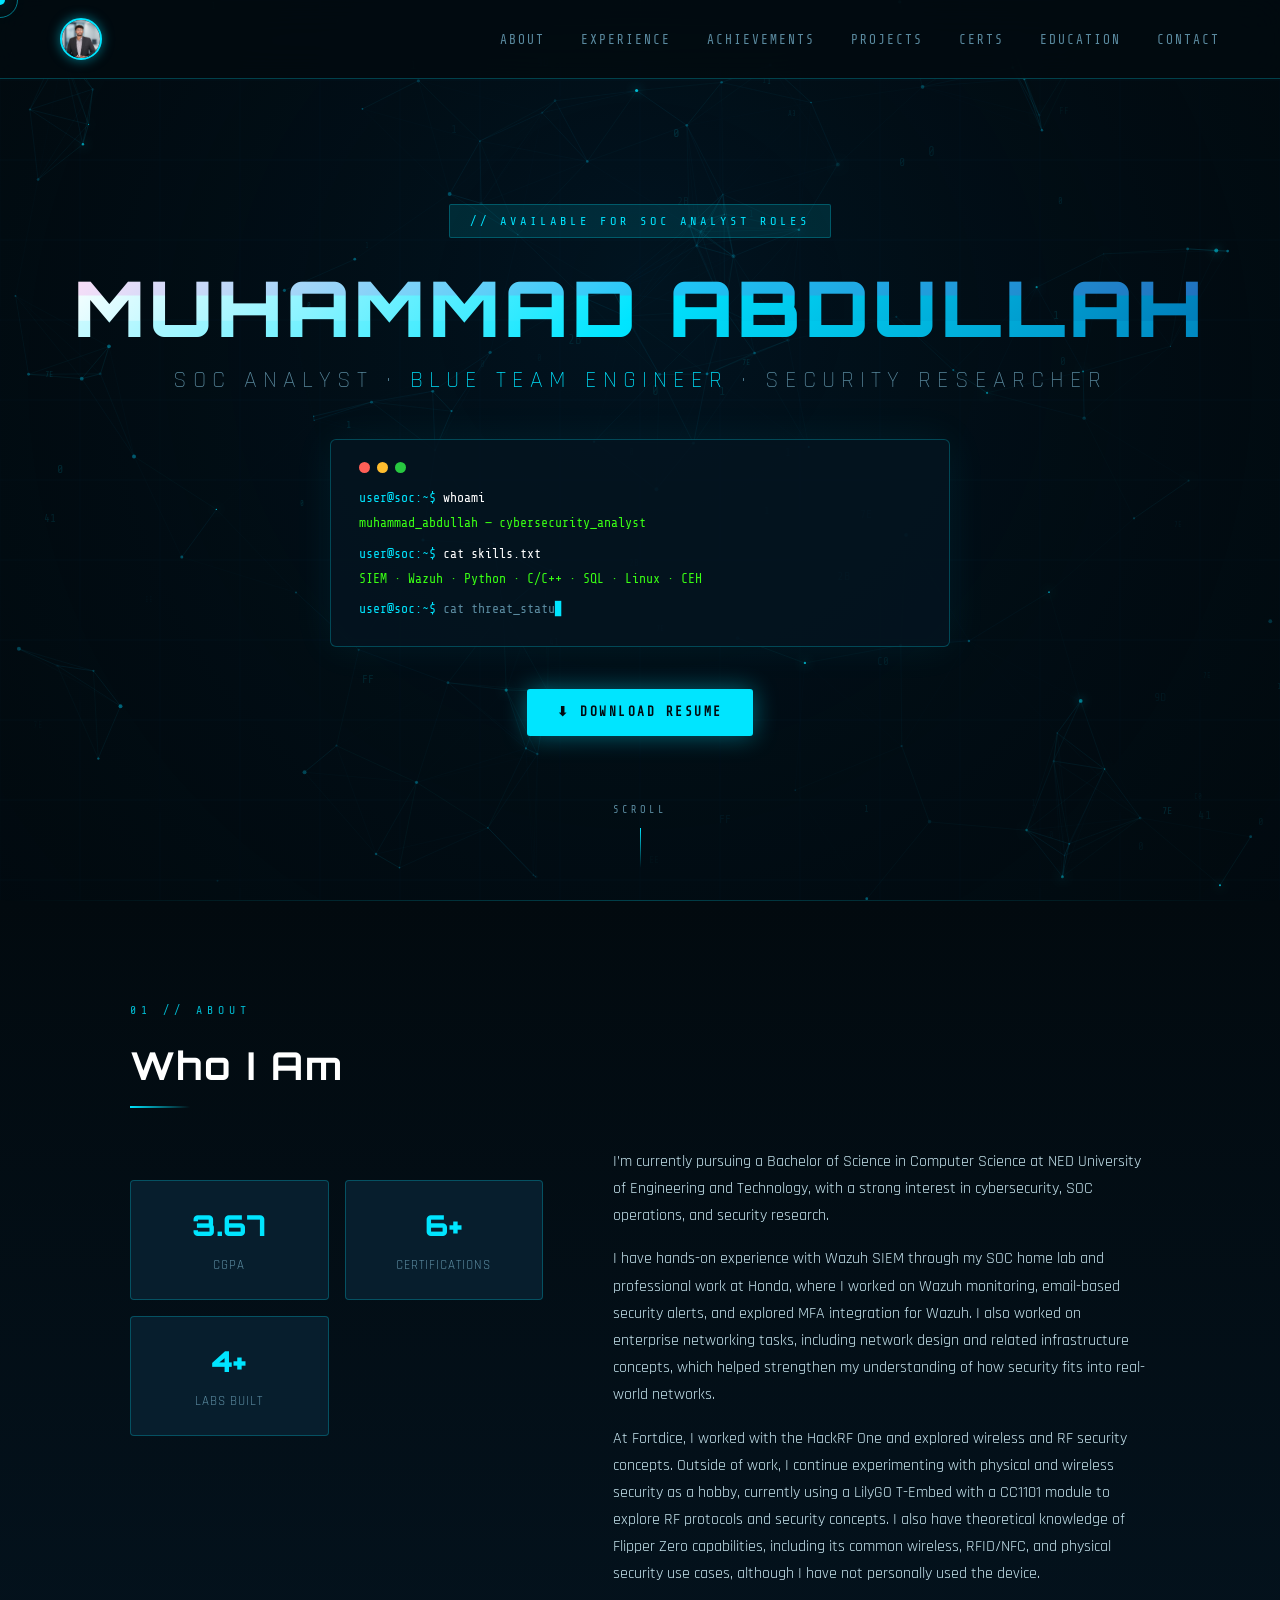
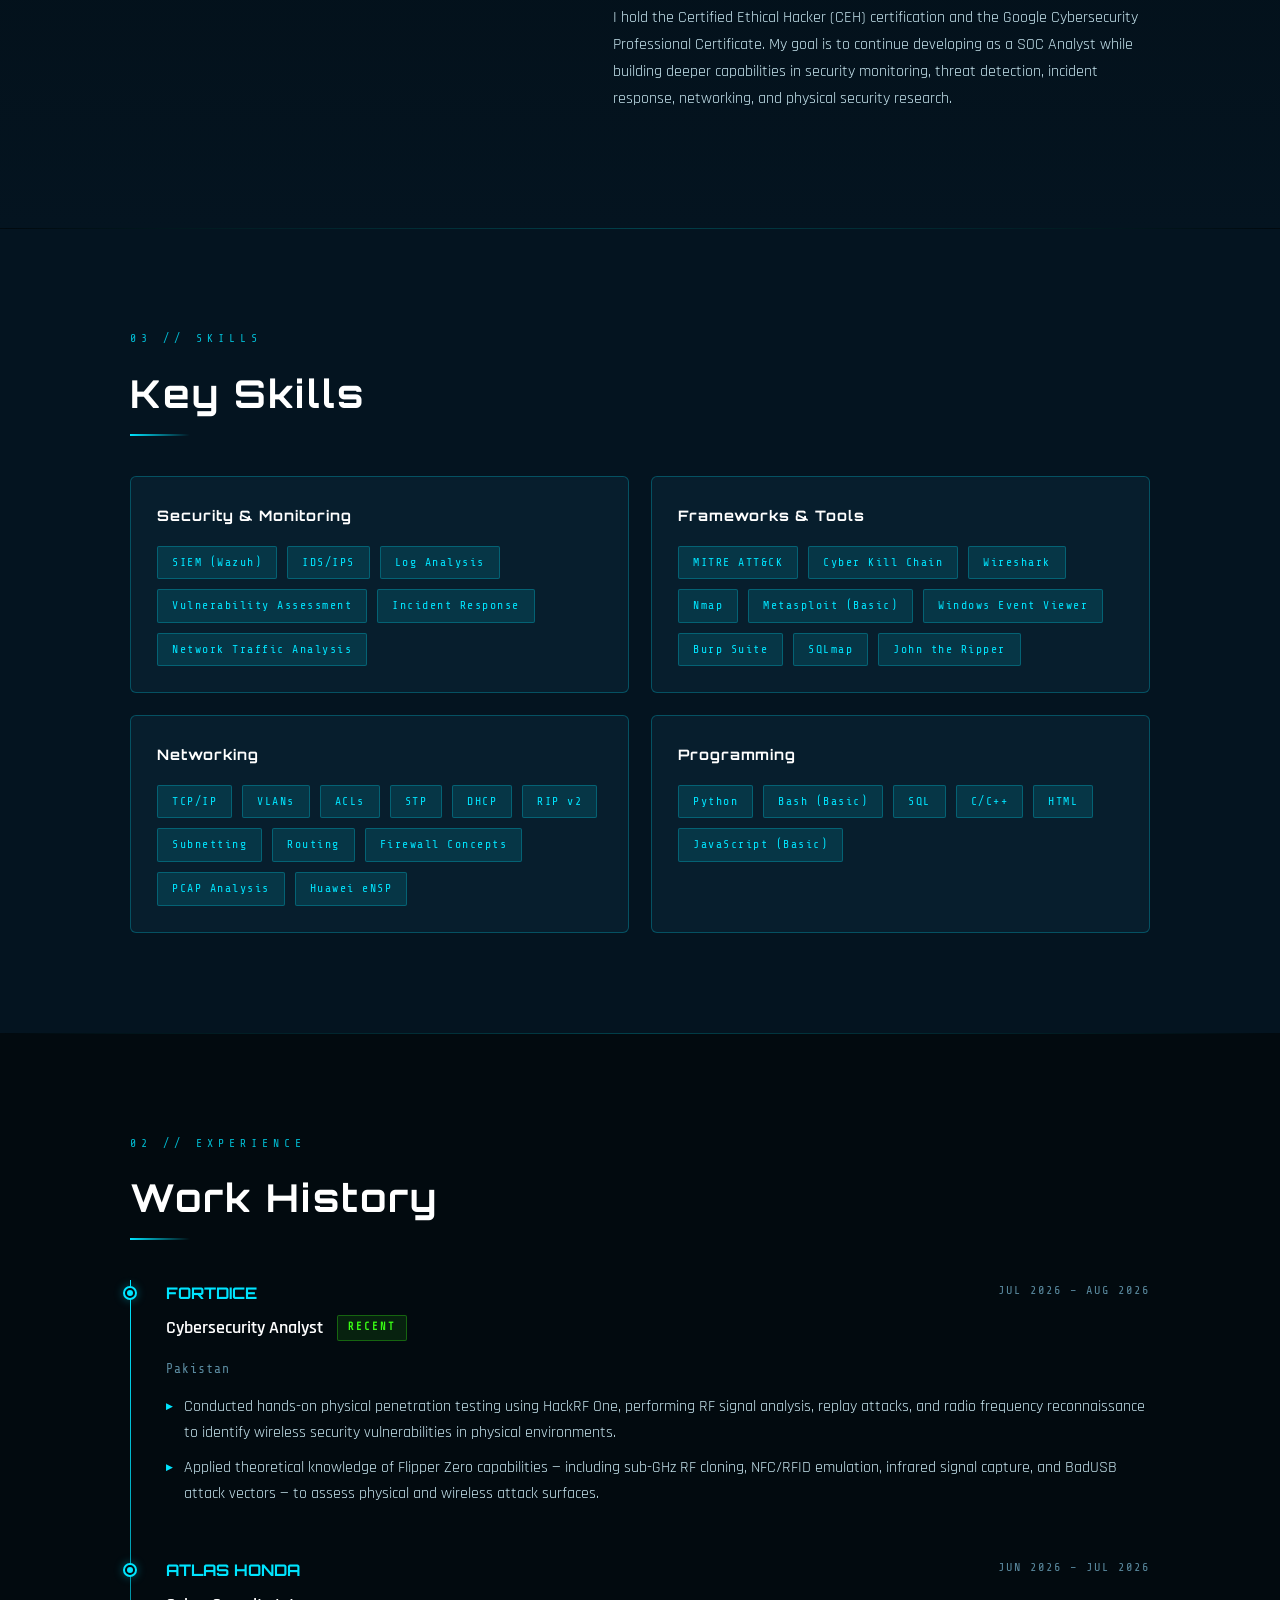
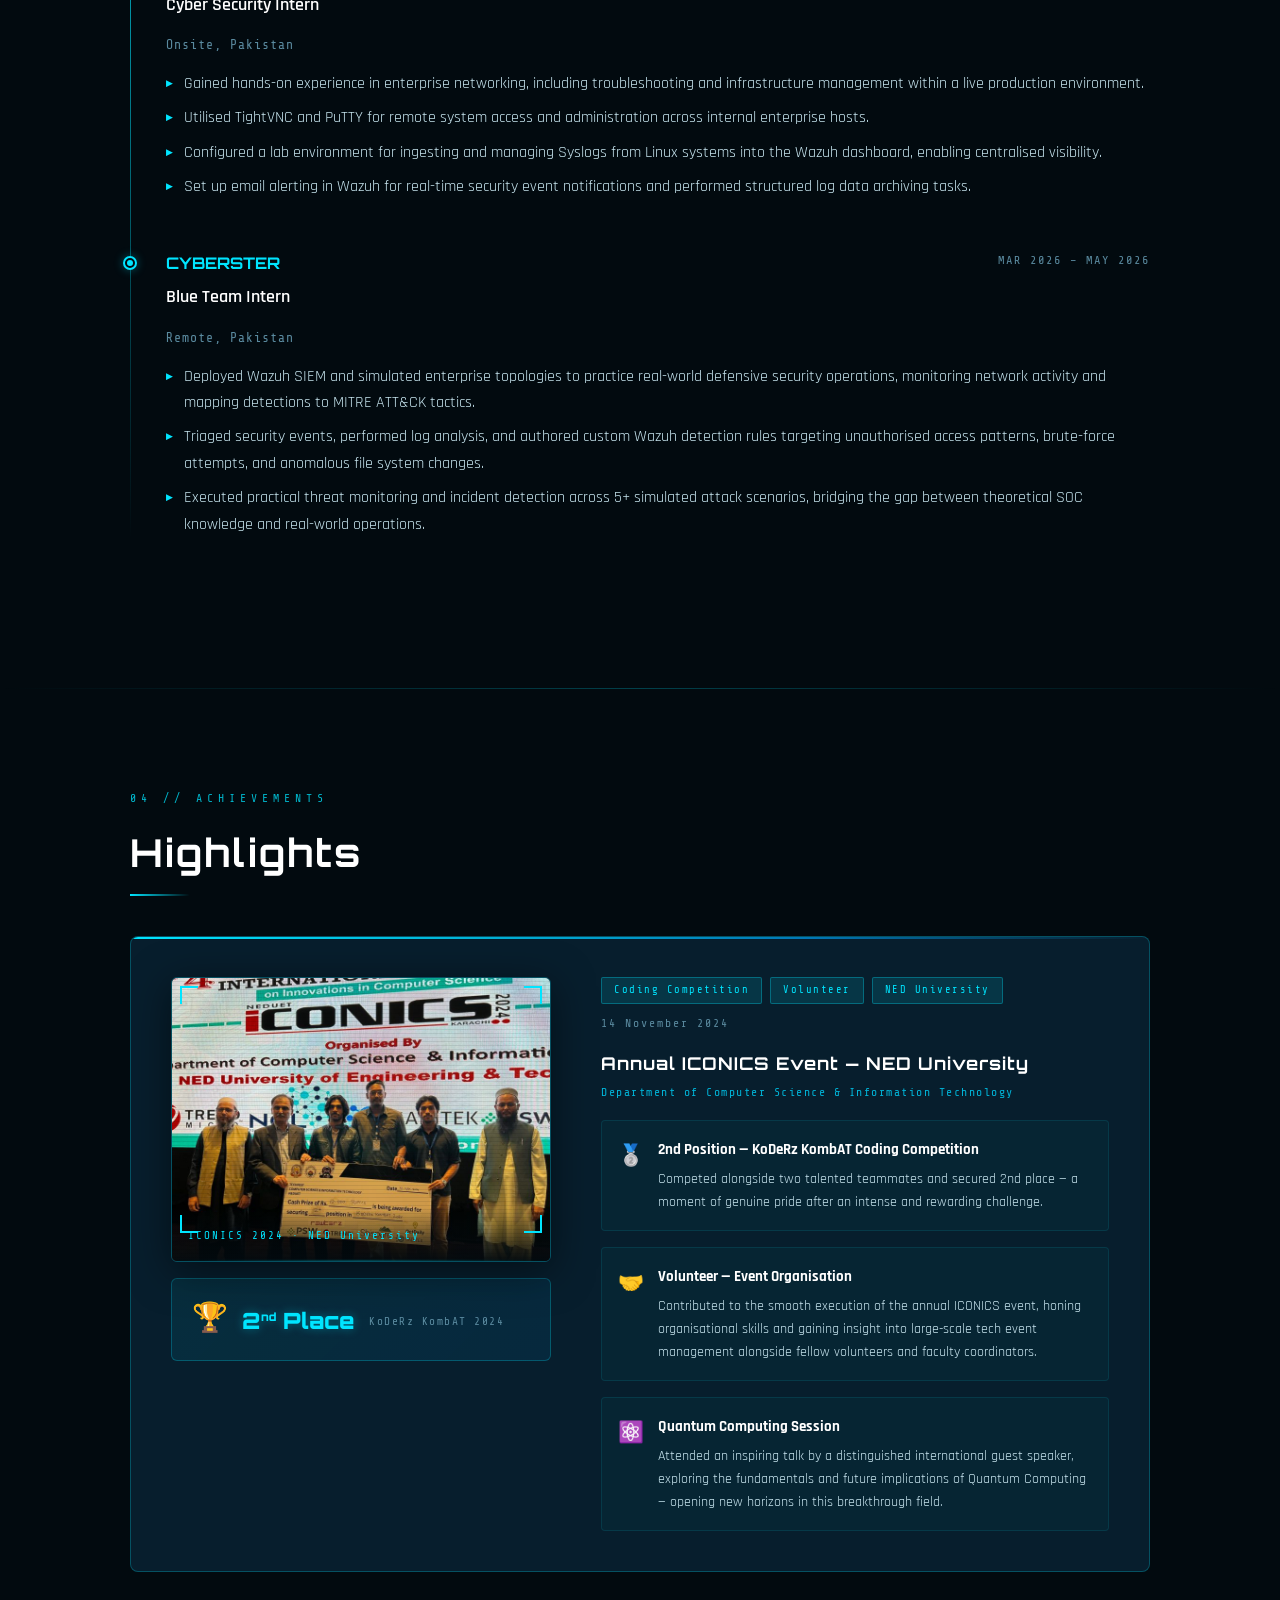
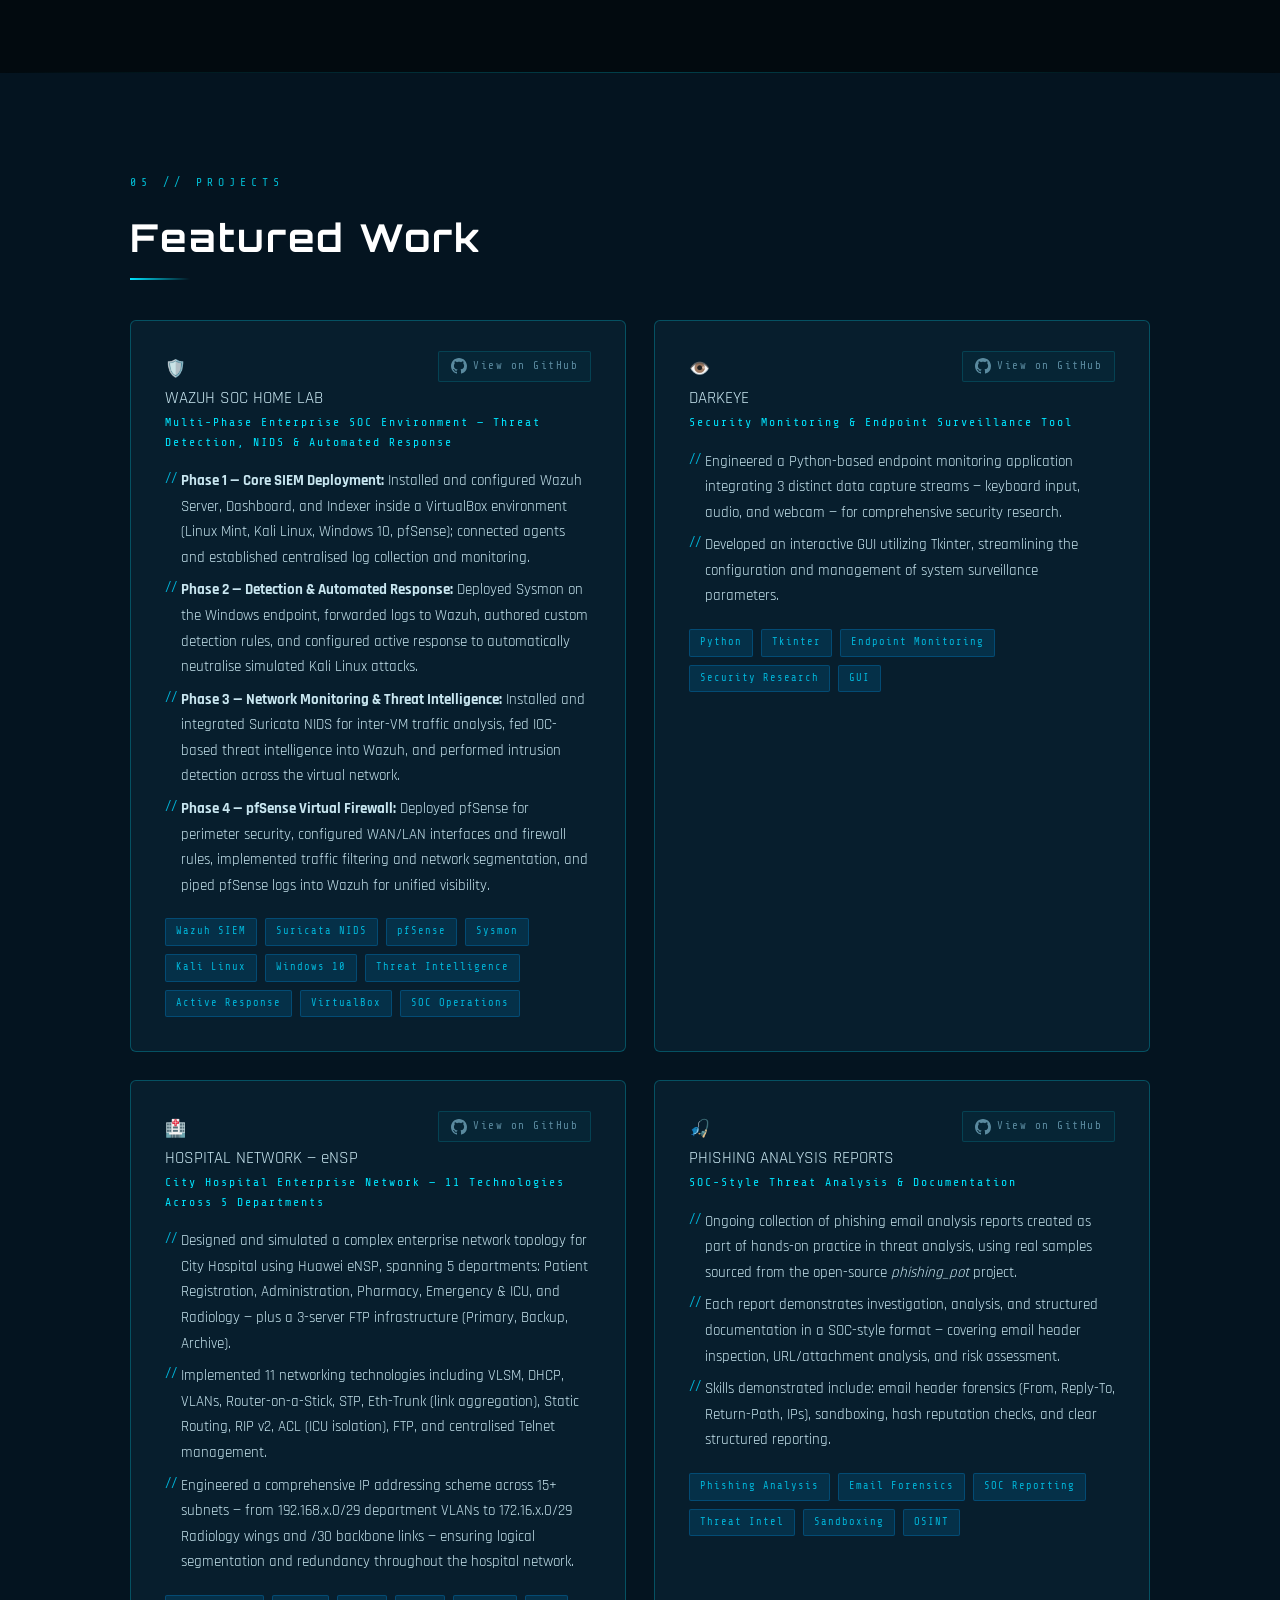
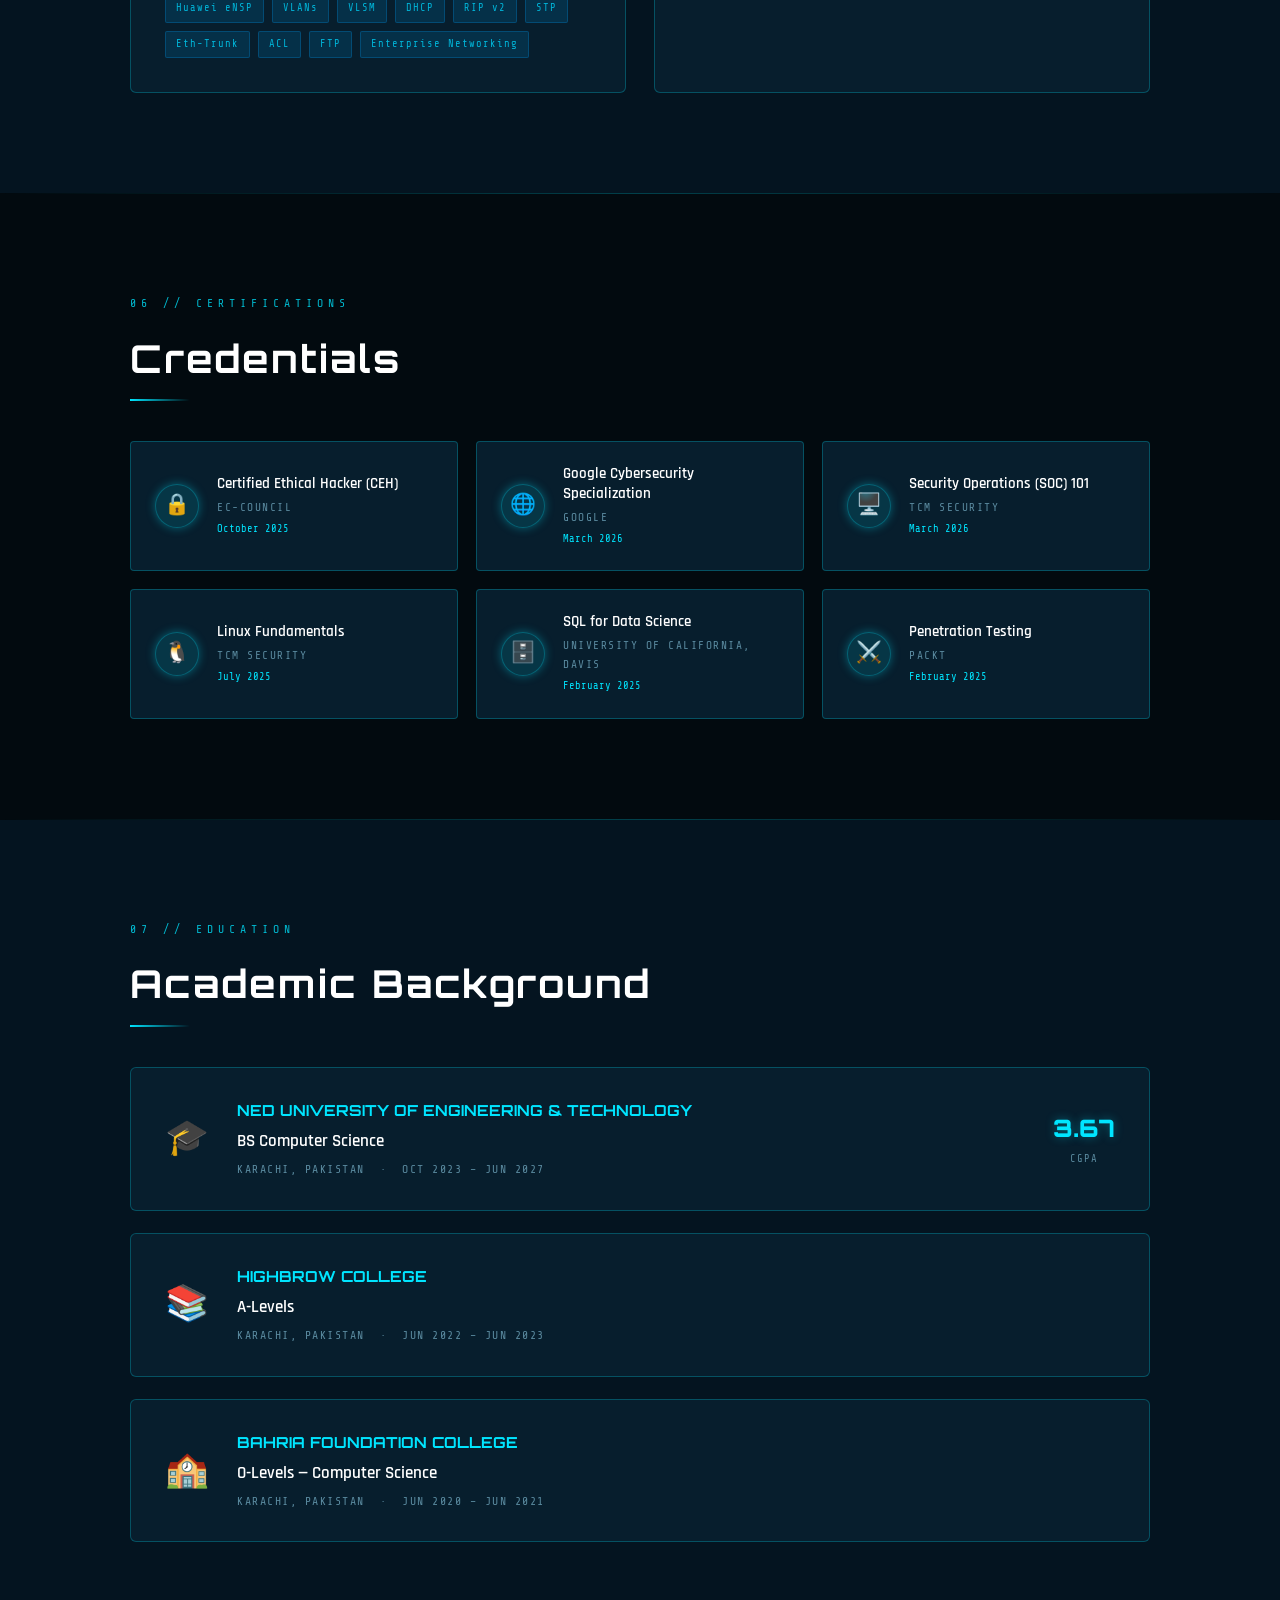
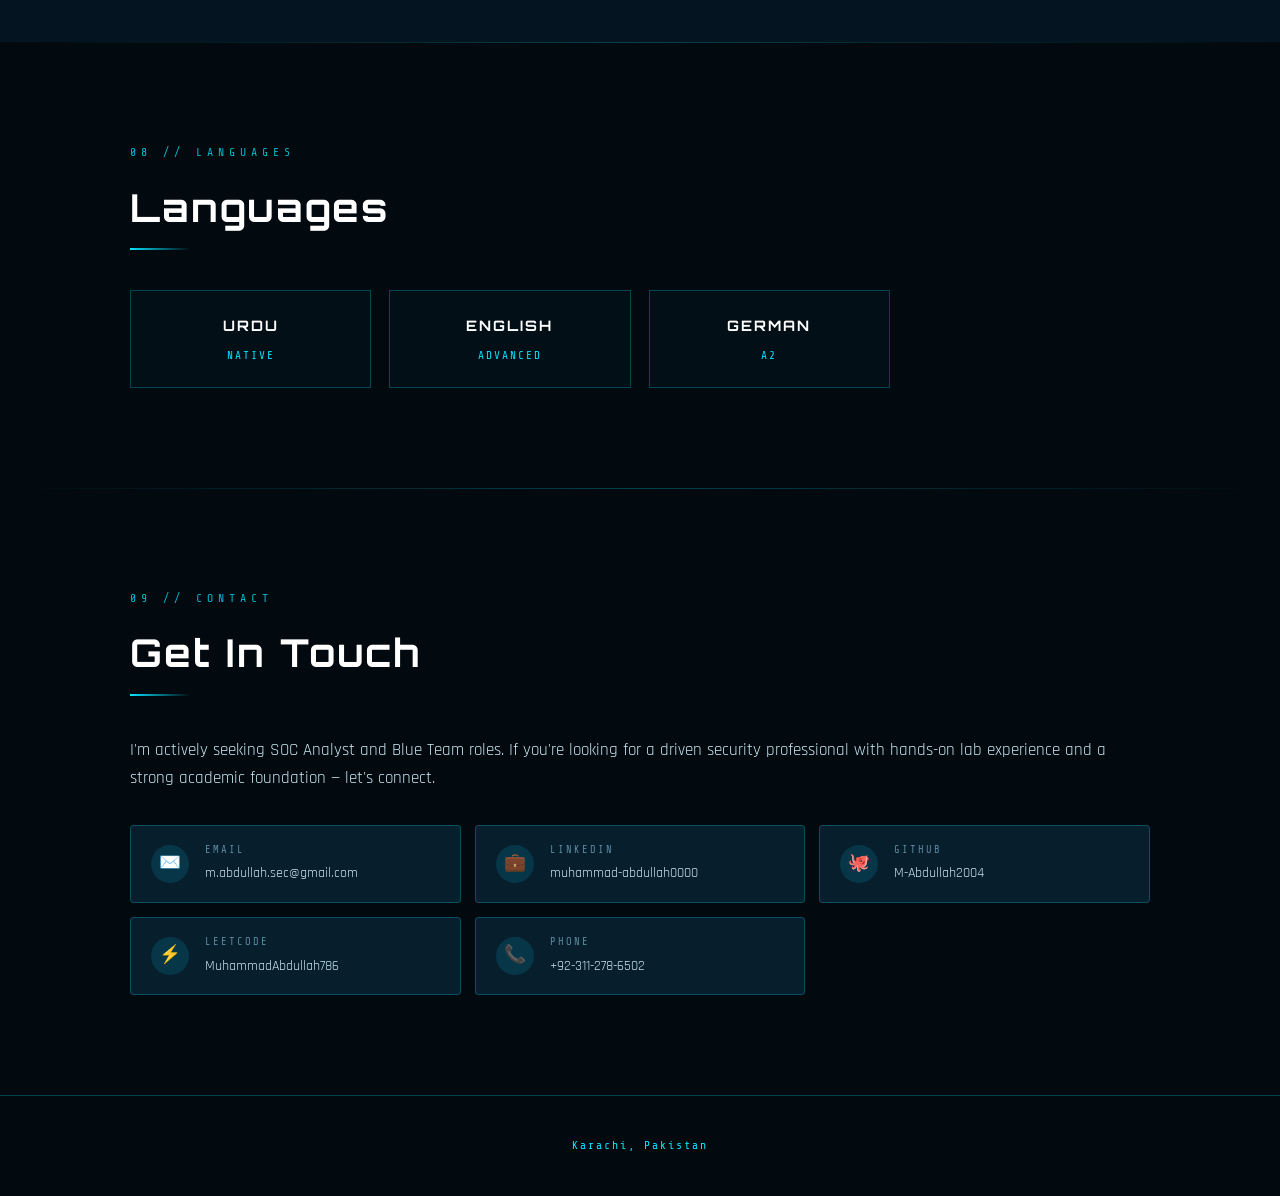
==== commit 8cb947c3: "Add files via upload" ====
--- a/mabdullah/index.html
+++ b/mabdullah/index.html
@@ -325,6 +325,17 @@
     transform: translateY(-1px);
   }
 
+
+  /* ─── KEY SKILLS ─── */
+  #skills { background: var(--bg2); }
+  .skills-grid { display: grid; grid-template-columns: repeat(2, minmax(0, 1fr)); gap: 22px; }
+  .skill-card { background: var(--surface); border: 1px solid var(--border); border-radius: 6px; padding: 26px; transition: border-color 0.3s, box-shadow 0.3s, transform 0.3s; }
+  .skill-card:hover { border-color: var(--cyan); box-shadow: var(--glow-sm); transform: translateY(-3px); }
+  .skill-card h3 { font-family: 'Orbitron', monospace; font-size: 0.9rem; color: #fff; letter-spacing: 1px; margin-bottom: 18px; }
+  .skill-card .skill-tags { margin-top: 0; }
+  @media (max-width: 768px) {
+    .language-grid { grid-template-columns:1fr; } .skills-grid { grid-template-columns: 1fr; } }
+
   /* ─── EXPERIENCE ─── */
   #experience { background: var(--bg); }
   .timeline {
@@ -550,11 +561,11 @@
   #contact { background: var(--bg); }
   .contact-grid {
     display: grid; grid-template-columns: 1fr;
-    max-width: 640px;
+    max-width: 100%;
     gap: 60px; align-items: start;
   }
   .contact-intro { font-size: 1.05rem; color: var(--text); margin-bottom: 32px; }
-  .contact-links { display: grid; gap: 14px; }
+  .contact-links { display: grid; grid-template-columns: repeat(3, minmax(0, 1fr)); gap: 14px; }
   .contact-link {
     display: flex; align-items: center; gap: 16px;
     padding: 16px 20px;
@@ -759,6 +770,14 @@
   .ach-pill:hover { color: var(--cyan); border-color: var(--cyan); }
   @media (max-width: 900px) { .achievement-card { grid-template-columns: 1fr; } }
 
+
+  /* ─── LANGUAGES ─── */
+  .language-grid { display:grid; grid-template-columns:repeat(3,1fr); gap:18px; max-width:760px; }
+  .language-card { border:1px solid var(--border); background:rgba(4,20,32,0.55); padding:22px; text-align:center; transition:0.3s; }
+  .language-card:hover { border-color:var(--cyan); box-shadow:0 0 18px rgba(0,229,255,0.12); transform:translateY(-3px); }
+  .language-name { font-family:'Orbitron',sans-serif; color:#fff; font-size:0.9rem; letter-spacing:2px; font-weight:700; }
+  .language-level { margin-top:8px; font-family:'Share Tech Mono',monospace; color:var(--cyan); font-size:0.7rem; letter-spacing:2px; }
+
   /* ─── FOOTER ─── */
   footer {
     text-align: center; padding: 40px;
@@ -830,6 +849,7 @@
     .nav-links { gap: 20px; }
     .nav-links a { font-size: 0.7rem; letter-spacing: 1px; }
     .about-grid, .contact-grid { grid-template-columns: 1fr; gap: 36px; }
+    .contact-links { grid-template-columns: 1fr; }
     .projects-grid { grid-template-columns: 1fr; }
     .section-inner { padding: 70px 22px; }
   }
@@ -880,7 +900,7 @@
   </div>
 
   <div class="hero-cta">
-    <a href="[data-uri]